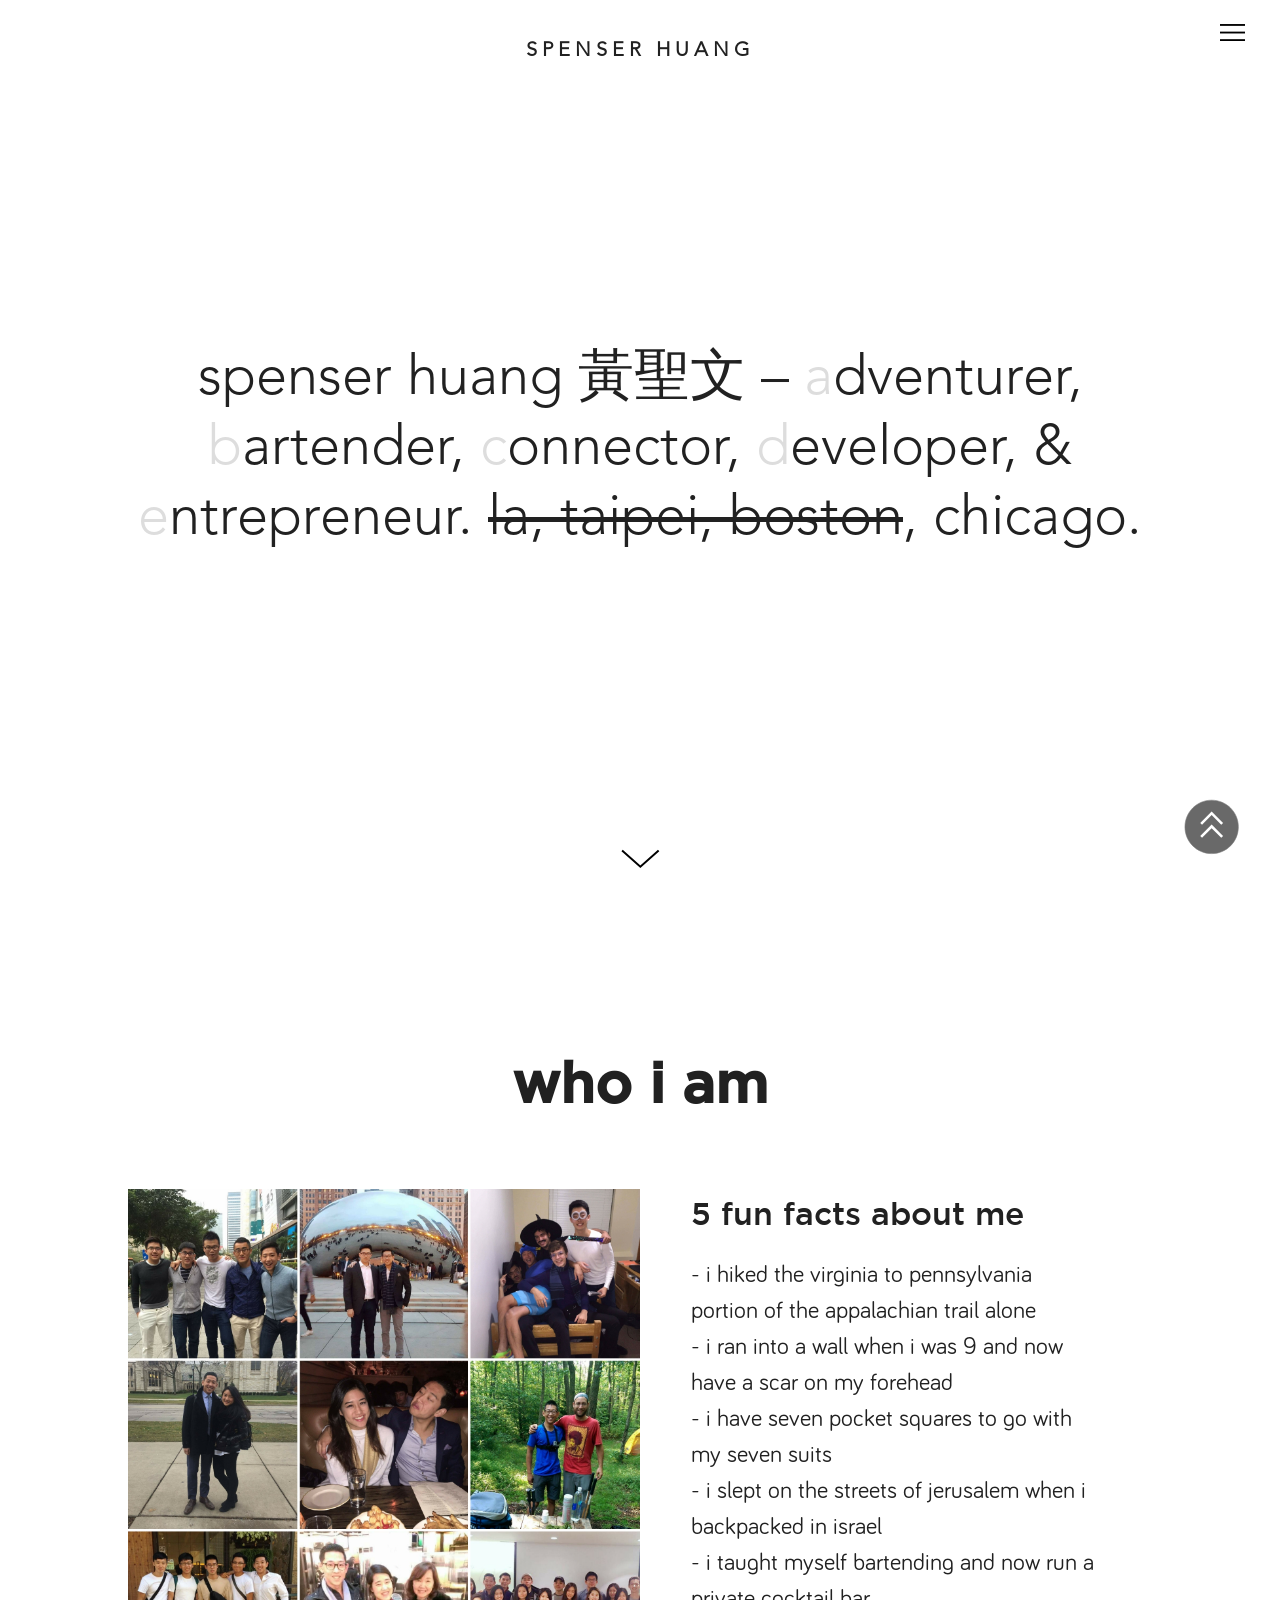
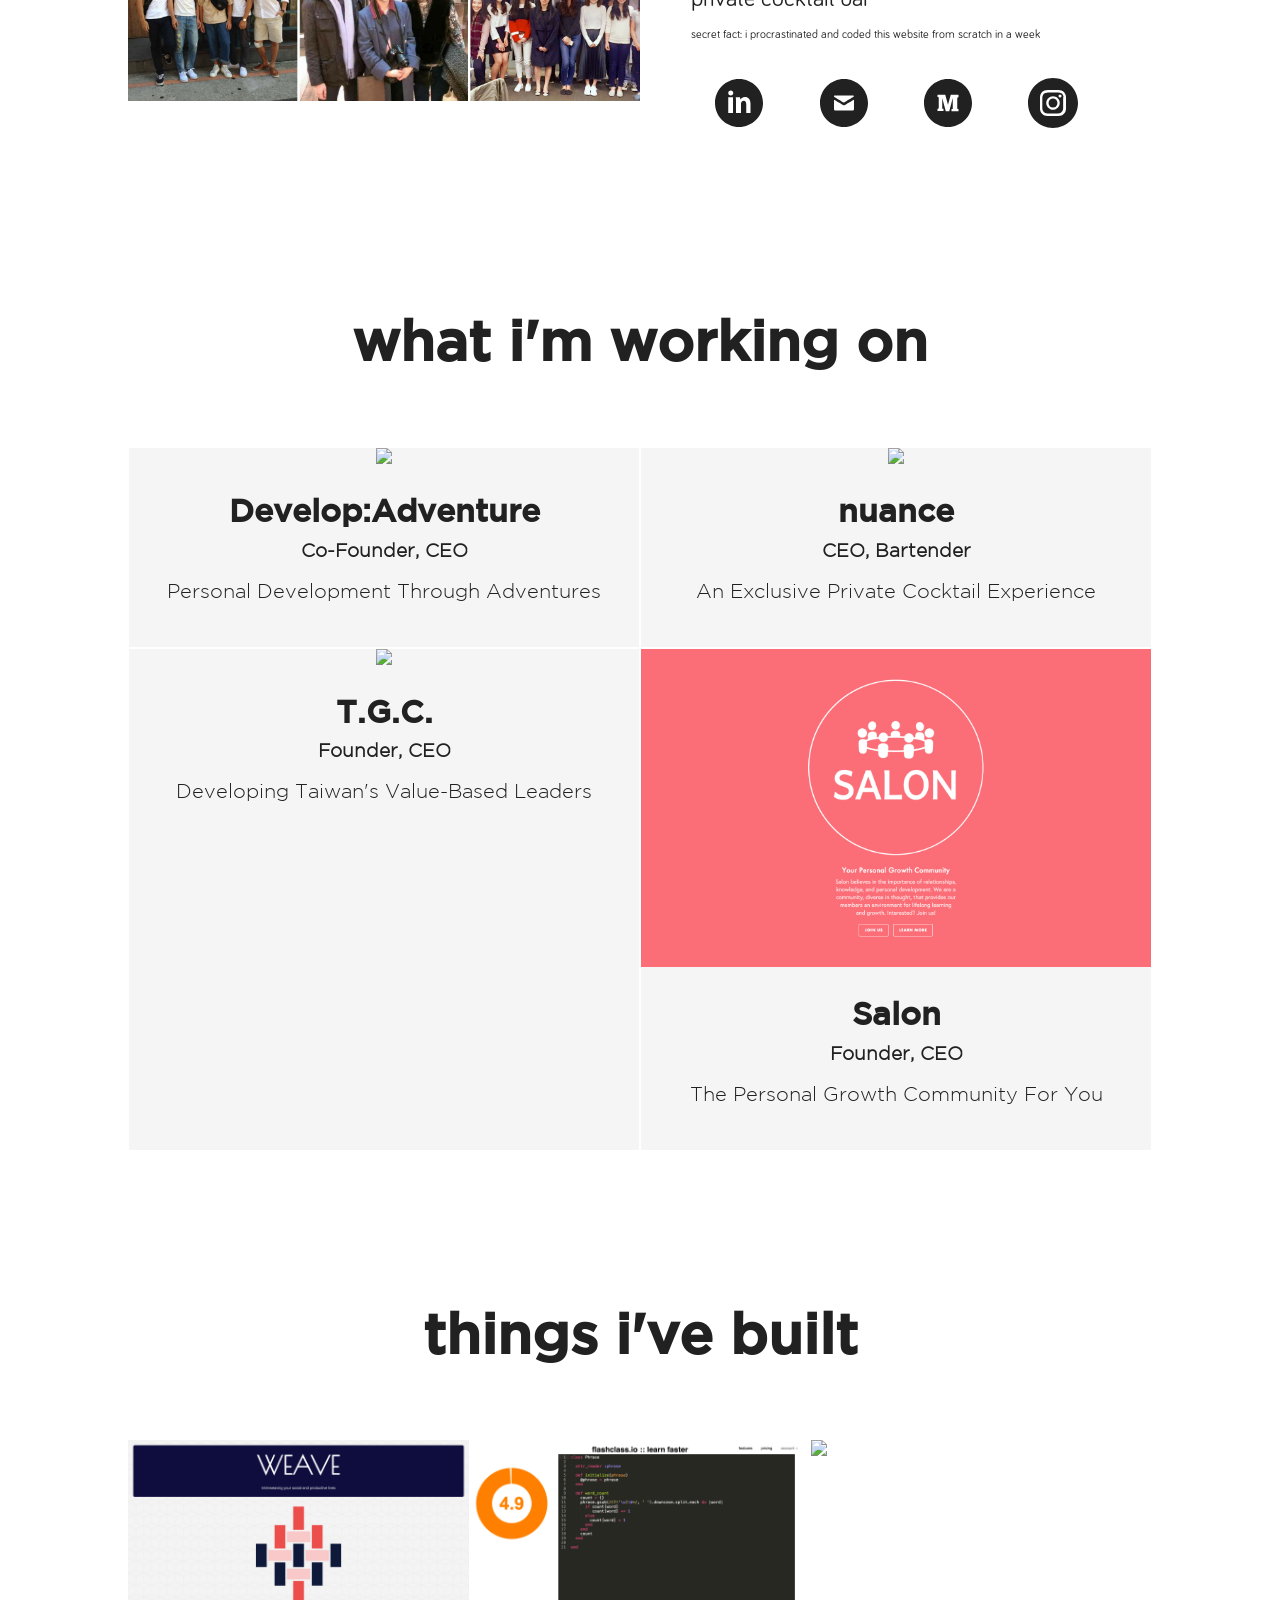
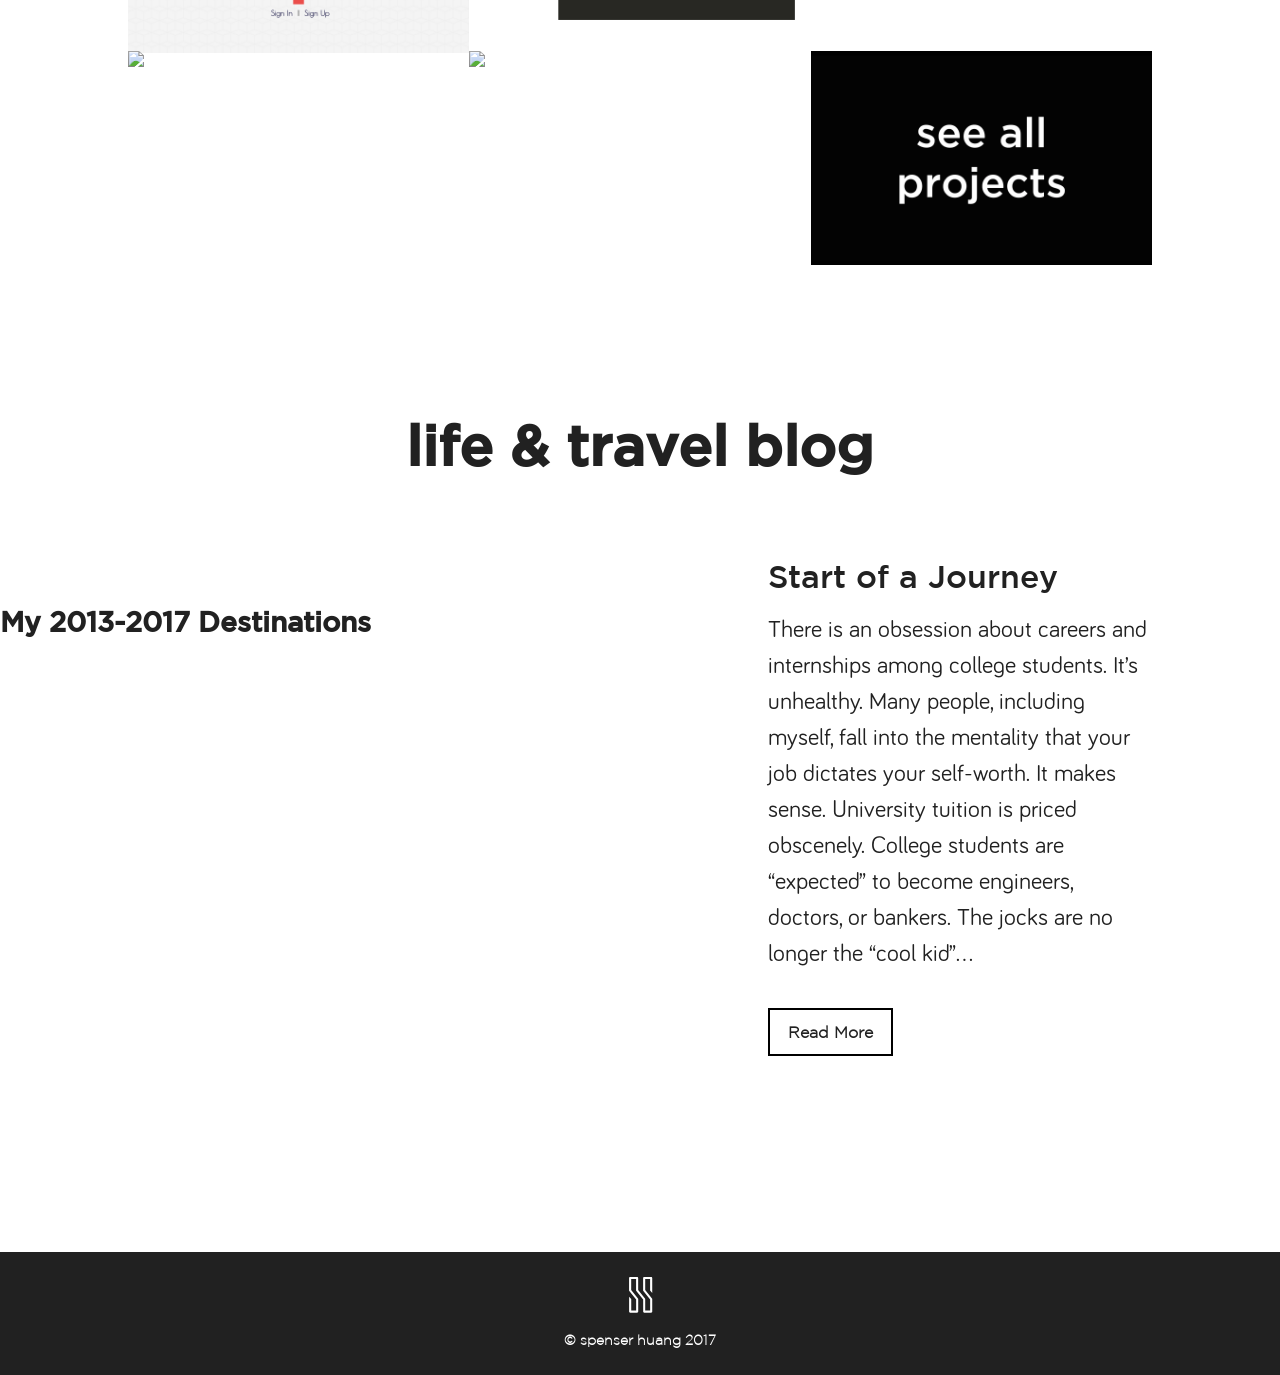
==== index.html @ 2290ba2a "Adding all files" ====
<!DOCTYPE html>
<html>
    <head>
        <meta charset="UTF-8">
        <link rel="stylesheet" type="text/css" href="../css/normalize.css">
        <link rel="stylesheet" type="text/css" href="../css/universals.css">
        <link rel="stylesheet" type="text/css" href="../css/fonts.css">
        <link rel="stylesheet" type="text/css" href="../css/animate.css">
        <link rel="stylesheet" type="text/css" href="../css/main.css">
        <script src="https://ajax.googleapis.com/ajax/libs/jquery/3.1.1/jquery.min.js"></script>
        <script type="text/javascript" src="../js/main.js"></script>
        <title>Spenser Huang</title>
    </head>

    <link rel="icon"
          type="image/png"
          href="../images/sh-logo-black-box.png">

    <body>
        <!--
        **********************************************
            FIXED ITEMS
        **********************************************
         -->
         <div class="fixed-items">
            <h3 id="menu-tag">MENU</h3>
            <img src="../images/menu-open.svg", alt="Menu Icon" id="menu-icon">
            <img src="../images/menu-exit.svg", alt="Menu Exit Icon" id="menu-exit-icon">
            <div id="menu">
                <img src="../images/sh-logo-black.svg">
                <a href="index.html"><h1>home</h1></a>
                <a href="projects.html"><h1>projects</h1></a>
                <a href="about.html"><h1>about</h1></a>
            </div>
            <img src="../images/scroll-up-icon.svg" id="scroll-up-icon">
        </div>

        <!--
        **********************************************
            HEADER
        **********************************************
         -->
        <header>
            <h3><a href="index.html" class="header-title">
                SPENSER HUANG
            </a></h3>
        </header>


        <!--
        **********************************************
            MAIN PAGES
        **********************************************
         -->

        <div class="main-div">

            <!--
            **********************************************
                PAGE ONE
            **********************************************
             -->

            <div id="pg1">
                <div>
                    <h1>spenser huang 黃聖文 – <span class="letters">a</span>dventurer, <span class="letters">b</span>artender, <span class="letters">c</span>onnector, <span class="letters">d</span>eveloper, & <span class="letters">e</span>ntrepreneur. <span class="dash">la, taipei, boston</span>, chicago.</h1>
                </div>
                <img src="../images/down-arrow.svg" class="animated bounce" id="down-arrow">
            </div>

            <!--
            **********************************************
                PAGE TWO
            **********************************************
             -->

            <div class="page-intros" id="about-intro">
                <h2>who i am</h2>
            </div>

            <div class="page-grids" id="pg2">
                <div class="pg2-row">
                    <img src="../images/collage.jpg">
                    <hr id="breaker">
                </div>
                <div class="pg2-row">
                    <h3>5 fun facts about me</h3>
                    <ul>
                        <li>- i hiked the virginia to pennsylvania portion of the appalachian trail alone</li>
                        <li>- i ran into a wall when i was 9 and now have a scar on my forehead</li>
                        <li>- i have seven pocket squares to go with my seven suits</li>
                        <li>- i slept on the streets of jerusalem when i backpacked in israel</li>
                        <li>- i taught myself bartending and now run a private cocktail bar</li>
                        <li id="secret-fact">secret fact: i procrastinated and coded this website from scratch in a week</li>
                    </ul>
                    <div class="social-icons">
                        <a href="https://www.linkedin.com/in/huangspenser/"><img src="../images/linkedin-with-circle.svg" class="social-media" id="linkedin"></a>
                        <a href="mailto:spenserhuang515@gmail.com"><img src="../images/mail-with-circle.svg" class="social-media" id="mail"></a>
                        <a href="https://www.medium.com/@huangspenser/"><img src="../images/medium-with-circle.svg" class="social-media" id="medium"></a>
                        <a href="https://www.instagram.com/spenserhuang/"><img src="../images/instagram-with-circle.svg" class="social-media" id="instagram"></a>
                    </div>
                </div>
            </div>

            <!--
            **********************************************
                PAGE THREE
            **********************************************
             -->

            <div class="page-intros grey-pages">
                <h2>what i'm working on</h2>
            </div>

            <div class="page-grids grey-pages" id="pg3">
                <div class="pg3-row" id="pg3-row-2">
                    <a href="https://spenserhuang-adventure.squarespace.com/">
                        <div class="pg3-img">
                            <img src="../images/d-a-screenshot.png">
                            <hr class="breaker">
                        </div>
                    </a>
                    <div class="pg3-text">
                        <h2>Develop:Adventure</h2>
                        <h3>Co-Founder, CEO</h3>
                        <p>Personal Development Through Adventures</p>
                    </div>
                </div>
                <div class="pg3-row" id="pg3-row-4">
                    <a href="https://nuance-bar.squarespace.com/">
                        <div class="pg3-img">
                            <img src="../images/nuance-screenshot.png">
                            <hr class="breaker">
                        </div>
                    </a>
                    <div class="pg3-text">
                        <h2>nuance</h2>
                        <h3>CEO, Bartender</h3>
                        <p>An Exclusive Private Cocktail Experience</p>
                    </div>
                </div>
                <div class="pg3-row" id="pg3-row-3">
                    <a href="https://spenserhuang-taiwan.squarespace.com/">
                        <div class="pg3-img">
                            <img src="../images/tcg-screenshot.png">
                            <hr class="breaker">
                        </div>
                    </a>
                    <div class="pg3-text">
                        <h2>T.G.C.</h2>
                        <h3>Founder, CEO</h3>
                        <p>Developing Taiwan's Value-Based Leaders</p>
                    </div>
                </div>
                <div class="pg3-row" id="pg3-row-1">
                    <a href="https://spenserhuang-salon.squarespace.com/">
                        <div class="pg3-img">
                            <img src="../images/salon-screenshot.png">
                            <hr class="breaker">
                        </div>
                    </a>
                    <div class="pg3-text">
                        <h2>Salon</h2>
                        <h3>Founder, CEO</h3>
                        <p>The Personal Growth Community For You</p>
                    </div>
                </div>
            </div>

            <!--
            **********************************************
                PAGE FOUR
            **********************************************
             -->

            <div class="page-intros" id="pg4-intro">
                <h2>things i've built</h2>
            </div>

            <div class="page-grids" id="projects page-4">
                <div id="my-ventures">
                    <div class="ventures">
                        <a href="weave.html">
                            <figure class="ventures-figure">
                                <img src="../images/weave-screenshot.png" class="ventures-img">
                                <figcaption class="ventures-content">
                                    <h2>Weave</h2>
                                    <h3>Founder, Developer</h3>
                                    <p>Weaving Your Social & Productive Lives</p>
                                </figcaption>
                            </figure>
                            <hr>
                        </a>
                    </div>
                    <div class="ventures">
                        <a href="zeroto11.html">
                            <figure class="ventures-figure">
                                <img src="../images/zeroto11-screenshot.png" class="ventures-img">
                                <figcaption class="ventures-content">
                                    <h2>ZeroTo11</h2>
                                    <h3>Co-Founder, Developer</h3>
                                    <p>Learn Coding Through Massive Exposure</p>
                                </figcaption>
                            </figure>
                        </a>
                        <hr>
                    </div>
                    <div class="ventures">
                        <a href="venu.html">
                            <figure class="ventures-figure">
                                <img src="../images/venu-screenshot.png" class="ventures-img">
                                <figcaption class="ventures-content">
                                    <h2>VENU</h2>
                                    <h3>Developer, Designer</h3>
                                    <p>Northwestern's Social Event Venue Planner</p>
                                </figcaption>
                            </figure>
                        </a>
                        <hr>
                    </div>
                    <div class="ventures">
                        <a href="akpsi.html">
                            <figure class="ventures-figure">
                                <img src="../images/akpsi-screenshot.png" class="ventures-img">
                                <figcaption class="ventures-content">
                                    <h2>NU AKPsi</h2>
                                    <h3>Webmaster</h3>
                                    <p>Northwestern's Premier Business Fraternity</p>
                                </figcaption>
                            </figure>
                        </a>
                        <hr>
                    </div>
                    <div class="ventures">
                        <a href="storeu.html">
                            <figure class="ventures-figure">
                                <img src="../images/store-u-screenshot.png" class="ventures-img">
                                <figcaption class="ventures-content">
                                    <h2>StoreU</h2>
                                    <h3>Co-Founder, Developer</h3>
                                    <p>Peer To Peer Summer Storage - Just For U</p>
                                </figcaption>
                            </figure>
                        </a>
                        <hr>
                    </div>
                    <div class="ventures">
                        <a href="projects.html">
                        <figure class="ventures-figure" >
                            <img src="../images/all-projects-screenshot.png" class="ventures-img">
                        </figure>
                        </a>
                        <hr>
                    </div>
                </div>
            </div>

            <!--
            **********************************************
                PAGE FIVE
            **********************************************
             -->

            <div class="page-intros" id="about-intro">
                <h2>life & travel blog</h2>
            </div>

           <div id="mapTitle">
                <h3 id="map-name">My 2013-2017 Destinations</h3>
            </div>
            <div class="page-grids" id="pg5">
                <div class="pg5-row">
                    <div id="map">
                    </div>
                </div>
                <div class="pg5-row" id="pg5-post">
                    <h3>Start of a Journey</h3>
                    <p>There is an obsession about careers and internships among college students. It’s unhealthy. Many people, including myself, fall into the mentality that your job dictates your self-worth. It makes sense. University tuition is priced obscenely. College students are “expected” to become engineers, doctors, or bankers. The jocks are no longer the “cool kid”...</p>
                    <form action="https://medium.com/@huangspenser/start-of-a-journey-f1024ad6c9a2#.xau6xpfaa">
                        <input type="submit" value="Read More" />
                    </form>
                </div>
            </div>
        </div>

        <!--
        **********************************************
            FOOTER
        **********************************************
         -->

         <footer>
            <div>
                <img src="../images/sh-logo-white.svg">
            </div>
            <div>
                <h3>© spenser huang 2017</h3>
            </div>
         </footer>
    </body>
</html>

 <script async defer
    src="https://maps.googleapis.com/maps/api/js?key=AIzaSyB69tpTEGU1yQyaiRaBSgwXCyucxzGW5Vk&callback=initMap">
</script>
---- css/universals.css ----
/********************************/
/* GLOBALS */
/*********************************/

body {
    color: #212121;
}

h1 {
    color: #212121;
}

h2 {
    color: #212121;
}

h3 {
    color: #212121;
}

p {
    color: #212121;
}

a {
    color: #212121;
}
/********************************/
/* CONSTANTS */
/*********************************/

#menu-icon {
    z-index: 3;
    position: fixed;
    top: 20px;
    right: 35px;
    height: 25px;
    width: 25px;
}

#scroll-up-icon {
    position: fixed;
    bottom: 35px;
    right: 35px;
    width: 75px;
    height: 75px;
}

.fixed-items > h3 {
    z-index: 3;
    position: fixed;
    top: 25px;
    right: 75px;
    margin: 0;
    font-size: 14px;
    font-family: AvenirBook;
    letter-spacing: 1px;
}

#menu {
    text-align: center;
    z-index: 3;
    position: fixed;
    right: 0;
    height: 100vh;
    width: 100%;
    background-color: white;
    top: 0;
}

#menu > img {
    height: 150px;
}


#menu > a {
    font-family: GothamLight;
    font-size: 2em;
    font-weight: 800;
    line-height: 1.5em;
    text-decoration: none;
    margin: 1px;
}


#menu > h1 {
    font-family: AvenirBook;
    font-size: 4em;
    font-weight: 400;
    line-height: 1.5em;
}

#menu-exit-icon {
    z-index: 4;
    position: fixed;
    top: 22px;
    right: 37px;
    height: 20px;
    width: 20px;
}

.page-grids {
    display: flex;
    align-items: stretch;
    margin: 0 10%;
}

/********************************/
/* HEADER */
/*********************************/

header {
    width:100%;
    text-align:center;
}

header > h3 {
    margin-top: 40px;
    font-family: AvenirLight;
    font-size: 1.25em;
    letter-spacing: 5px;
}

h3 > a {
    text-decoration: none;
}


/********************************
/* FOOTER */
/*********************************/

footer {
    text-align: center;
    background-color: #212121;
    color: #FFF;
    padding: 1em 0 1em 0;
    font-family: GothamXLight;
    font-size: 0.75em;
    font-weight: 100;
    margin-top: 75px;
}

footer > div > h3 {
    margin: 5px 0 15px 0;
    color: #fff;
}

footer > div > img {
    height: 60px;
    margin: 0 15px;
}
---- css/fonts.css ----
@font-face {
    font-family: 'GothamBlack';
    src: url('../fonts/gotham/Gotham-Black.ttf');
}

@font-face {
    font-family: 'GothamBlackItalic';
    src: url('../fonts/gotham/Gotham-BlackItalic.ttf');
}

@font-face {
    font-family: 'GothamBold';
    src: url('../fonts/gotham/Gotham-Bold.ttf');
}

@font-face {
    font-family: 'GothamBoldItalic';
    src: url('../fonts/gotham/Gotham-BoldItalic.ttf');
}

@font-face {
    font-family: 'GothamBookItalic';
    src: url('../fonts/gotham/Gotham-BookItalic.otf');
}

@font-face {
    font-family: 'GothamLight';
    src: url('../fonts/gotham/Gotham-Light.ttf');
}

@font-face {
    font-family: 'GothamLightItalic';
    src: url('../fonts/gotham/Gotham-LightItalic.ttf');
}

@font-face {
    font-family: 'GothamMedium';
    src: url('../fonts/gotham/Gotham-Medium.ttf');
}

@font-face {
    font-family: 'GothamMediumItalic';
    src: url('../fonts/gotham/Gotham-MediumItalic.ttf');
}

@font-face {
    font-family: 'GothamThin';
    src: url('../fonts/gotham/Gotham-Thin.ttf');
}

@font-face {
    font-family: 'GothamThinItalic';
    src: url('../fonts/gotham/Gotham-ThinItalic.ttf');
}

@font-face {
    font-family: 'GothamUltra';
    src: url('../fonts/gotham/Gotham-Ultra.ttf');
}

@font-face {
    font-family: 'GothamUltraItalic';
    src: url('../fonts/gotham/Gotham-UltraItalic.ttf');
}

@font-face {
    font-family: 'GothamXLight';
    src: url('../fonts/gotham/Gotham-XLight.ttf');
}

@font-face {
    font-family: 'GothamXLightItalic';
    src: url('../fonts/gotham/Gotham-XLightItalic.ttf');
}

@font-face {
    font-family: 'BariolBoldItalic';
    src: url('../fonts/bariol/Bariol_Bold_Italic.otf');
}

@font-face {
    font-family: 'BariolBold';
    src: url('../fonts/bariol/Bariol_Bold.otf');
}

@font-face {
    font-family: 'BariolLightItalic';
    src: url('../fonts/bariol/Bariol_Light_Italic.otf');
}

@font-face {
    font-family: 'BariolLight';
    src: url('../fonts/bariol/Bariol_Light.otf');
}

@font-face {
    font-family: 'BariolRegularItalic';
    src: url('../fonts/bariol/Bariol_Regular_Italic.otf');
}

@font-face {
    font-family: 'BariolRegular';
    src: url('../fonts/bariol/Bariol_Regular.otf');
}

@font-face {
    font-family: 'BariolThinItalic';
    src: url('../fonts/bariol/Bariol_Thin_Italic.otf');
}

@font-face {
    font-family: 'BariolThin';
    src: url('../fonts/bariol/Bariol_Thin.otf');
}

@font-face {
    font-family: 'AvenirBook';
    src: url('../fonts/avenir/AvenirLTStd-Book.otf');
}

@font-face {
    font-family: 'AvenirLight';
    src: url('../fonts/avenir/AvenirLTStd-Light.otf');
}

@font-face {
    font-family: 'AvenirRoman';
    src: url('../fonts/avenir/AvenirLTStd-Roman.otf');
}
---- css/main.css ----
/*********************************/
/* PAGE INTROS */
/*********************************/

.page-intros {
    text-align: center;
    font-family: GothamMedium;
    margin: 150px 10% 75px 10%;

}

.page-intros > h2 {
    font-size: 3.5em;
    margin: 0;
}

/*********************************/
/* PAGE ONE */
/*********************************/


#pg1 {
    height: 100vh;
    margin-top: -83px;
/*    flex-direction: column;
    background: linear-gradient( rgba(0, 0, 0, 0.6), rgba(0, 0, 0, 0.6) ), url('../images/Optimized-self1.jpg')no-repeat center center fixed;
    -webkit-background-size: cover;
    -moz-background-size: cover;
    -o-background-size: cover;
    background-size: cover;*/
    display:flex;
    align-items: center;
    justify-content: center;

}

#pg1 > div > h1 {
    font-family: AvenirLight;
    font-weight: 100;
    font-size: 3.5em;
    line-height: 1.25em;
    margin: 0 10%;
    text-align: center;
}

.letters {
    color: #ddd;
}

.dash {
    text-decoration: line-through;
}

#down-arrow {
    position: absolute;
    bottom: 30px;
    width: 40px;
}

/*********************************/
/* PAGE TWO */
/*********************************/

#pg2 {
    flex-direction: row;
    justify-content: center;
    flex-wrap: wrap;
}

.pg2-row {
    flex-grow: 1;
    flex-basis: 50%;
}

.pg2-row > img {
    width: 100%;
    margin: 0;
}

.pg2-row > h3 {
    font-family: GothamMedium;
    font-weight: 400;
    font-size: 2em;
    line-height: 1.5em;
    padding: 0 10%;
    margin: 0;
    margin-bottom: 20px;
}

.pg2-row > ul {
    font-family: BariolRegular;
    list-style: none;
    font-size: 1.5em;
    line-height: 1.5em;
    padding: 0 10%;
    margin: 0;
}

#secret-fact {
    font-size: 0.5em;
}

hr {
    width: 275px;
    height: 0px;
    border: none;
    margin-bottom: 50px;
}

.social-icons {
    text-align: center;
}

.social-media {
    width: 50px;
    height: 50px;
    margin: 25px 25px;
}

/*********************************/
/* PAGE THREE */
/*********************************/


#pg3 {
    display: flex;
    flex-direction: row;
    flex-wrap: wrap;
}

.pg3-row {
    flex-basis: 49%;
    flex-grow: 1;
    text-align: center;
    margin-bottom: 20px;
    margin: 1px;
    background-color: #F5F5F5;
}

.pg3-img > img {
    width: 100%;
    opacity: 1;
    transition: opacity .7s ease-out;
    -moz-transition: opacity .7s ease-out;
    -webkit-transition: opacity .7s ease-out;
    -o-transition: opacity .7s ease-out;
}

.pg3-img:hover > img {
    opacity: 0.7;
}

.pg3-text {
    padding: 5% 0;
    width: 100%;
}

.pg3-text > h2 {
    font-family: GothamMedium;
    font-size: 2em;
    bottom: 3em;
    margin: 0;
}

.pg3-text > h3 {
    font-family: GothamLight;
    font-size: 1.2em;
    bottom: 3em;
    margin: 0;
    margin-top: 10px;
}

.pg3-text > p {
    font-family: GothamLight;
    font-size: 1.25em;
    line-height: 1.5em;
    margin: 15px 0;
}

.breaker {
    width: 275px;
    height: 0.1px;
    border: none;
}

/********************************/
/* PAGE FOUR */
/*********************************/

a {
    margin: 0;
    padding: 0;
    border: 0;
}


#my-ventures {
    display: flex;
    flex-direction: row;
    flex-wrap: wrap;
}

.ventures {
    flex-basis: 33.33%;
    flex-grow: 1;
    position: relative;
}

.ventures-img {
    width: 100%;
    display: block;
    height: auto;
}

hr {
    width: 320px;
    margin: 0;
    margin-top: -2px;
}

figure {
    margin: 0;
}

.ventures-figure {
    position: relative;
    padding: 0;
    margin: 0;
}

.ventures-figure > img {
    display: block;
    max-width: 100%;
    height: auto;
}

.ventures-content {
    text-align: center;
    opacity: 0;
    display: block;
    position: absolute;
    width: 100%;
    color: #FFF;
    left: 0;
    bottom: 0;
    padding: 1.2em;
    z-index: 2;
    height: 100%;
    -webkit-box-sizing: border-box;
    box-sizing: border-box;
    background-color: rgba(0,0,0,0.9);
    -webkit-transition: opacity .3s ease-in-out;
    transition: opacity .7s ease-in-out;
}

.ventures-content > h2 {
    margin-top: 15px;
    font-size: 2.5em;
    font-family: GothamMedium;
    color: #fff;
}

.ventures-content > h3 {
    font-family: GothamThin;
    color: #fff;
}

.ventures-content > p {
    font-family: GothamThin;
    color: #fff;
}
.ventures-figure:hover .ventures-content {
    opacity: 1;
}


/********************************
/* PAGE FIVE */
/*********************************/


#pg5 {
    flex-wrap: wrap;
    margin-bottom: 100px;
}

.pg5-row {
    flex-direction: row;
    flex-wrap: wrap;
    height: 550px;
    position: relative;
}

.pg5-row:nth-child(1) {
    flex-grow: 1;
    flex-basis: 50%;
    margin-bottom: 50px;
}

#mapTitle {
    color: #212121;
    position: absolute;
    margin-top: 1em;
    font-size: 24px;
    font-family: GothamMedium;
    font-weight: 400;
    line-height: 1.5em;
}

#map {
    height: 100%;
    padding: 0 155px;
}

.pg5-row:nth-child(2) {
    flex-grow: 1;
    flex-basis: 30%;
    padding: 0 0 0 5%;
}

.pg5-row > h3 {
    color: #212121;
    margin: 0;
    font-family: GothamMedium;
    font-weight: 400;
    font-size: 2em;
    line-height: 1.5em;
}

.pg5-row > hr {
    display: block;
    height: 1px;
    border: 0;
    border-top: 1px solid #000;
    margin: 25px 50% 0 0;
}

.pg5-row > p {
    font-family: BariolRegular;
    color: #212121;
    font-size: 1.5em;
    margin: 0.5em 0 1.5em 0;
    line-height: 1.5em;
}

input {
    text-decoration: none;
    font-family: GothamLight;
    font-weight: 900;
    width: 125px;
    height: 3em;
    border: 2px solid black;
    background: #fff;
    color: #212121;

}
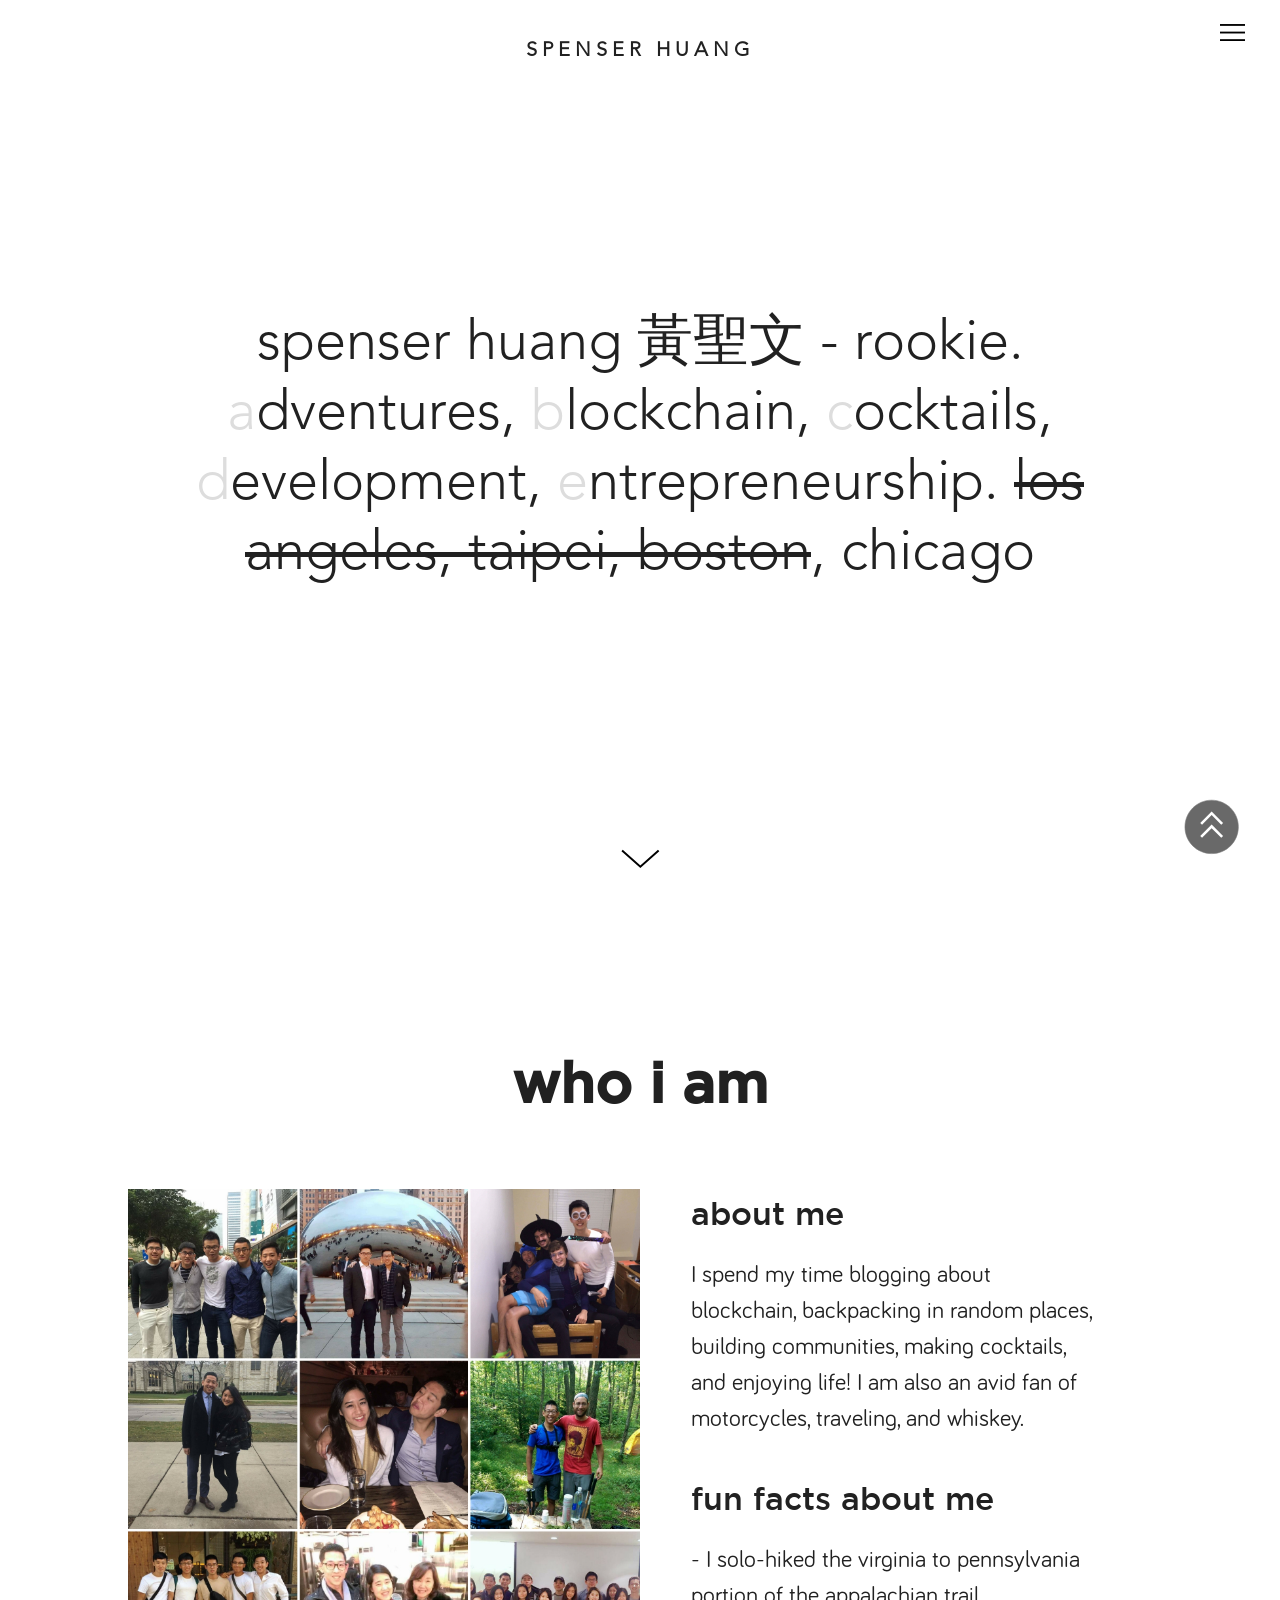
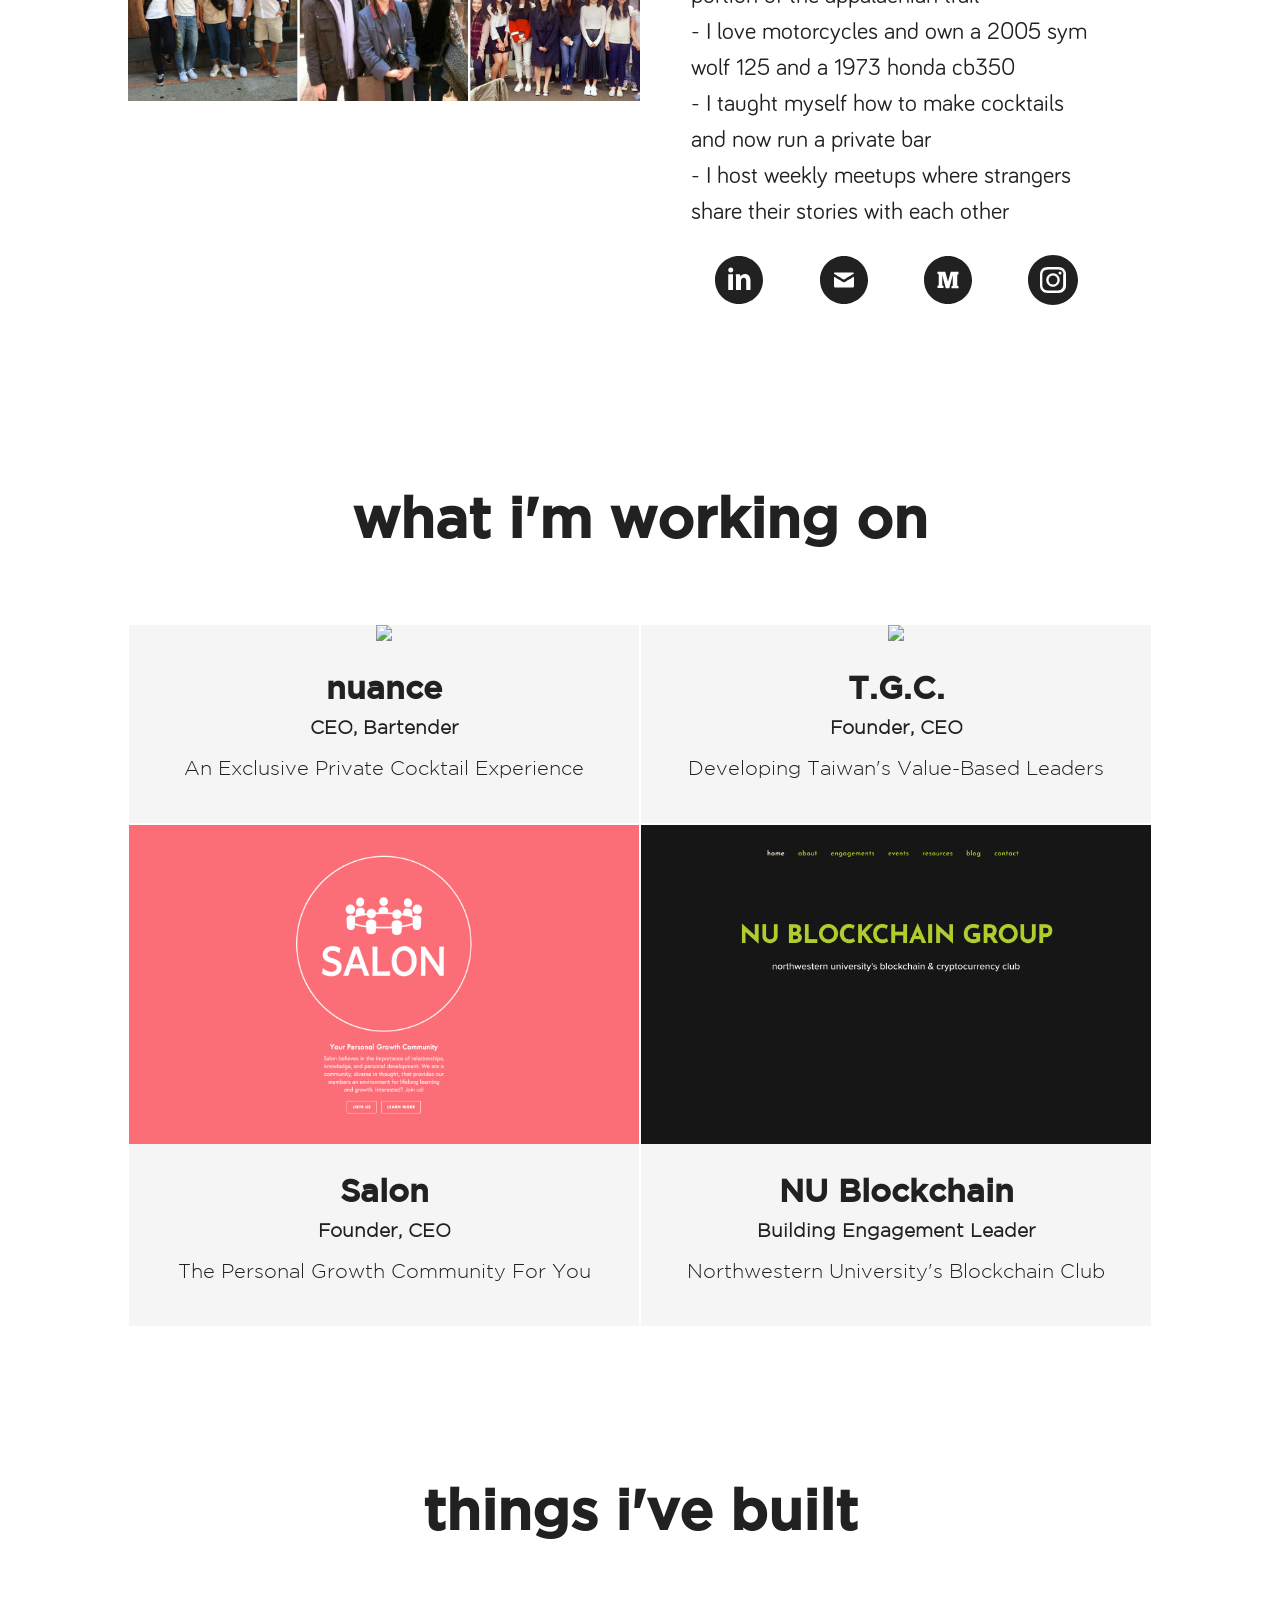
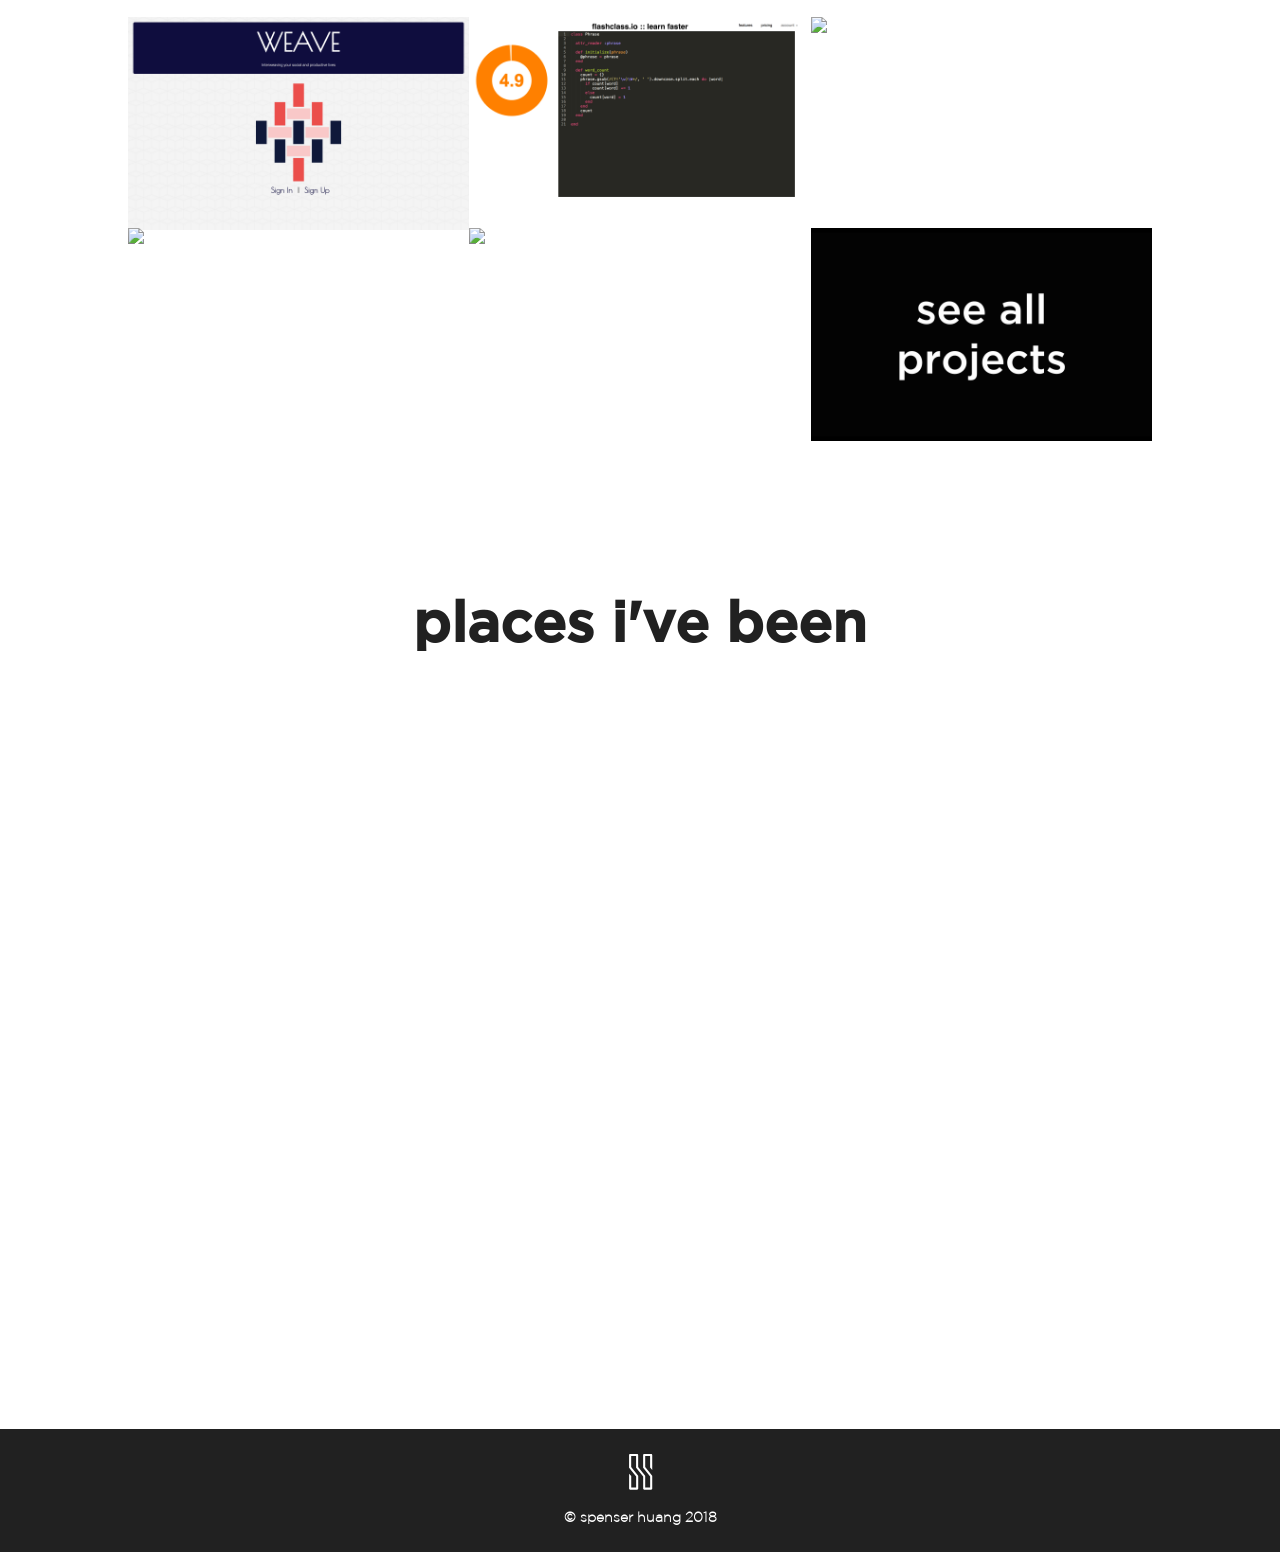
==== commit b5c28007: "Edits" ====
--- a/index.html
+++ b/index.html
@@ -2,19 +2,19 @@
 <html>
     <head>
         <meta charset="UTF-8">
-        <link rel="stylesheet" type="text/css" href="../css/normalize.css">
-        <link rel="stylesheet" type="text/css" href="../css/universals.css">
-        <link rel="stylesheet" type="text/css" href="../css/fonts.css">
-        <link rel="stylesheet" type="text/css" href="../css/animate.css">
-        <link rel="stylesheet" type="text/css" href="../css/main.css">
+        <link rel="stylesheet" type="text/css" href="css/normalize.css">
+        <link rel="stylesheet" type="text/css" href="css/universals.css">
+        <link rel="stylesheet" type="text/css" href="css/fonts.css">
+        <link rel="stylesheet" type="text/css" href="css/animate.css">
+        <link rel="stylesheet" type="text/css" href="css/main.css">
         <script src="https://ajax.googleapis.com/ajax/libs/jquery/3.1.1/jquery.min.js"></script>
-        <script type="text/javascript" src="../js/main.js"></script>
+        <script type="text/javascript" src="js/main.js"></script>
         <title>Spenser Huang</title>
     </head>
 
     <link rel="icon"
           type="image/png"
-          href="../images/sh-logo-black-box.png">
+          href="images/sh-logo-black-box.png">
 
     <body>
         <!--
@@ -24,15 +24,15 @@
          -->
          <div class="fixed-items">
             <h3 id="menu-tag">MENU</h3>
-            <img src="../images/menu-open.svg", alt="Menu Icon" id="menu-icon">
-            <img src="../images/menu-exit.svg", alt="Menu Exit Icon" id="menu-exit-icon">
+            <img src="images/menu-open.svg", alt="Menu Icon" id="menu-icon">
+            <img src="images/menu-exit.svg", alt="Menu Exit Icon" id="menu-exit-icon">
             <div id="menu">
-                <img src="../images/sh-logo-black.svg">
+                <img src="images/sh-logo-black.svg">
                 <a href="index.html"><h1>home</h1></a>
-                <a href="projects.html"><h1>projects</h1></a>
-                <a href="about.html"><h1>about</h1></a>
-            </div>
-            <img src="../images/scroll-up-icon.svg" id="scroll-up-icon">
+                <a href="html/projects.html"><h1>projects</h1></a>
+                <a href="html/about.html"><h1>about</h1></a>
+            </div>
+            <img src="images/scroll-up-icon.svg" id="scroll-up-icon">
         </div>
 
         <!--
@@ -63,9 +63,10 @@
 
             <div id="pg1">
                 <div>
-                    <h1>spenser huang 黃聖文 – <span class="letters">a</span>dventurer, <span class="letters">b</span>artender, <span class="letters">c</span>onnector, <span class="letters">d</span>eveloper, & <span class="letters">e</span>ntrepreneur. <span class="dash">la, taipei, boston</span>, chicago.</h1>
-                </div>
-                <img src="../images/down-arrow.svg" class="animated bounce" id="down-arrow">
+                    <h1>spenser huang 黃聖文 - rookie.</h1>
+                    <h1><span class="letters">a</span>dventures, <span class="letters">b</span>lockchain, <span class="letters">c</span>ocktails, <span class="letters">d</span>evelopment, <span class="letters">e</span>ntrepreneurship. <span class="dash">los angeles, taipei, boston</span>, chicago</h1>
+                </div>
+                <img src="images/down-arrow.svg" class="animated bounce" id="down-arrow">
             </div>
 
             <!--
@@ -80,24 +81,28 @@
 
             <div class="page-grids" id="pg2">
                 <div class="pg2-row">
-                    <img src="../images/collage.jpg">
+                    <img src="images/collage.jpg">
                     <hr id="breaker">
                 </div>
                 <div class="pg2-row">
-                    <h3>5 fun facts about me</h3>
+                    <h3>about me</h3>
                     <ul>
-                        <li>- i hiked the virginia to pennsylvania portion of the appalachian trail alone</li>
-                        <li>- i ran into a wall when i was 9 and now have a scar on my forehead</li>
-                        <li>- i have seven pocket squares to go with my seven suits</li>
-                        <li>- i slept on the streets of jerusalem when i backpacked in israel</li>
-                        <li>- i taught myself bartending and now run a private cocktail bar</li>
-                        <li id="secret-fact">secret fact: i procrastinated and coded this website from scratch in a week</li>
+                        <li>I spend my time blogging about blockchain, backpacking in random places, building communities, making cocktails, and enjoying life! I am also an avid fan of motorcycles, traveling, and whiskey.</li>
+                    </ul>
+                    <br>
+                    <br>
+                    <h3>fun facts about me</h3>
+                    <ul>
+                        <li>- I solo-hiked the virginia to pennsylvania portion of the appalachian trail</li>
+                        <li>- I love motorcycles and own a 2005 sym wolf 125 and a 1973 honda cb350</li>
+                        <li>- I taught myself how to make cocktails and now run a private bar</li>
+                        <li>- I host weekly meetups where strangers share their stories with each other</li>
                     </ul>
                     <div class="social-icons">
-                        <a href="https://www.linkedin.com/in/huangspenser/"><img src="../images/linkedin-with-circle.svg" class="social-media" id="linkedin"></a>
-                        <a href="mailto:spenserhuang515@gmail.com"><img src="../images/mail-with-circle.svg" class="social-media" id="mail"></a>
-                        <a href="https://www.medium.com/@huangspenser/"><img src="../images/medium-with-circle.svg" class="social-media" id="medium"></a>
-                        <a href="https://www.instagram.com/spenserhuang/"><img src="../images/instagram-with-circle.svg" class="social-media" id="instagram"></a>
+                        <a href="https://www.linkedin.com/in/huangspenser/"><img src="images/linkedin-with-circle.svg" class="social-media" id="linkedin"></a>
+                        <a href="mailto:spenserhuang515@gmail.com"><img src="images/mail-with-circle.svg" class="social-media" id="mail"></a>
+                        <a href="https://www.medium.com/@spenserhuang/"><img src="images/medium-with-circle.svg" class="social-media" id="medium"></a>
+                        <a href="https://www.instagram.com/spenserhuang/"><img src="images/instagram-with-circle.svg" class="social-media" id="instagram"></a>
                     </div>
                 </div>
             </div>
@@ -113,23 +118,10 @@
             </div>
 
             <div class="page-grids grey-pages" id="pg3">
-                <div class="pg3-row" id="pg3-row-2">
-                    <a href="https://spenserhuang-adventure.squarespace.com/">
+                <div class="pg3-row" id="pg3-row-4">
+                    <a href="https://nuance-bar.squarespace.com/" target="_blank">
                         <div class="pg3-img">
-                            <img src="../images/d-a-screenshot.png">
-                            <hr class="breaker">
-                        </div>
-                    </a>
-                    <div class="pg3-text">
-                        <h2>Develop:Adventure</h2>
-                        <h3>Co-Founder, CEO</h3>
-                        <p>Personal Development Through Adventures</p>
-                    </div>
-                </div>
-                <div class="pg3-row" id="pg3-row-4">
-                    <a href="https://nuance-bar.squarespace.com/">
-                        <div class="pg3-img">
-                            <img src="../images/nuance-screenshot.png">
+                            <img src="images/nuance-screenshot.png">
                             <hr class="breaker">
                         </div>
                     </a>
@@ -140,9 +132,9 @@
                     </div>
                 </div>
                 <div class="pg3-row" id="pg3-row-3">
-                    <a href="https://spenserhuang-taiwan.squarespace.com/">
+                    <a href="https://spenserhuang-taiwan.squarespace.com/" target="_blank">
                         <div class="pg3-img">
-                            <img src="../images/tcg-screenshot.png">
+                            <img src="images/tcg-screenshot.png">
                             <hr class="breaker">
                         </div>
                     </a>
@@ -153,9 +145,9 @@
                     </div>
                 </div>
                 <div class="pg3-row" id="pg3-row-1">
-                    <a href="https://spenserhuang-salon.squarespace.com/">
+                    <a href="https://docs.google.com/presentation/d/15EoanN1AcCYohVB0O1XLAnnPWEO8q8tiAgCdL4Ce8KQ/edit?usp=sharing" target="_blank">
                         <div class="pg3-img">
-                            <img src="../images/salon-screenshot.png">
+                            <img src="images/salon-screenshot.png">
                             <hr class="breaker">
                         </div>
                     </a>
@@ -165,6 +157,19 @@
                         <p>The Personal Growth Community For You</p>
                     </div>
                 </div>
+                <div class="pg3-row" id="pg3-row-2">
+                    <a href="https://nu-blockchain.squarespace.com/" target="_blank">
+                        <div class="pg3-img">
+                            <img src="images/nu-blockchain.png">
+                            <hr class="breaker">
+                        </div>
+                    </a>
+                    <div class="pg3-text">
+                        <h2>NU Blockchain</h2>
+                        <h3>Building Engagement Leader</h3>
+                        <p>Northwestern University's Blockchain Club</p>
+                    </div>
+                </div>
             </div>
 
             <!--
@@ -180,9 +185,9 @@
             <div class="page-grids" id="projects page-4">
                 <div id="my-ventures">
                     <div class="ventures">
-                        <a href="weave.html">
-                            <figure class="ventures-figure">
-                                <img src="../images/weave-screenshot.png" class="ventures-img">
+                        <a href="html/weave.html">
+                            <figure class="ventures-figure">
+                                <img src="images/weave-screenshot.png" class="ventures-img">
                                 <figcaption class="ventures-content">
                                     <h2>Weave</h2>
                                     <h3>Founder, Developer</h3>
@@ -193,9 +198,9 @@
                         </a>
                     </div>
                     <div class="ventures">
-                        <a href="zeroto11.html">
-                            <figure class="ventures-figure">
-                                <img src="../images/zeroto11-screenshot.png" class="ventures-img">
+                        <a href="html/zeroto11.html">
+                            <figure class="ventures-figure">
+                                <img src="images/zeroto11-screenshot.png" class="ventures-img">
                                 <figcaption class="ventures-content">
                                     <h2>ZeroTo11</h2>
                                     <h3>Co-Founder, Developer</h3>
@@ -206,9 +211,9 @@
                         <hr>
                     </div>
                     <div class="ventures">
-                        <a href="venu.html">
-                            <figure class="ventures-figure">
-                                <img src="../images/venu-screenshot.png" class="ventures-img">
+                        <a href="html/venu.html">
+                            <figure class="ventures-figure">
+                                <img src="images/venu-screenshot.png" class="ventures-img">
                                 <figcaption class="ventures-content">
                                     <h2>VENU</h2>
                                     <h3>Developer, Designer</h3>
@@ -219,9 +224,9 @@
                         <hr>
                     </div>
                     <div class="ventures">
-                        <a href="akpsi.html">
-                            <figure class="ventures-figure">
-                                <img src="../images/akpsi-screenshot.png" class="ventures-img">
+                        <a href="html/akpsi.html">
+                            <figure class="ventures-figure">
+                                <img src="images/akpsi-screenshot.png" class="ventures-img">
                                 <figcaption class="ventures-content">
                                     <h2>NU AKPsi</h2>
                                     <h3>Webmaster</h3>
@@ -232,9 +237,9 @@
                         <hr>
                     </div>
                     <div class="ventures">
-                        <a href="storeu.html">
-                            <figure class="ventures-figure">
-                                <img src="../images/store-u-screenshot.png" class="ventures-img">
+                        <a href="html/storeu.html">
+                            <figure class="ventures-figure">
+                                <img src="images/store-u-screenshot.png" class="ventures-img">
                                 <figcaption class="ventures-content">
                                     <h2>StoreU</h2>
                                     <h3>Co-Founder, Developer</h3>
@@ -245,9 +250,9 @@
                         <hr>
                     </div>
                     <div class="ventures">
-                        <a href="projects.html">
+                        <a href="html/projects.html">
                         <figure class="ventures-figure" >
-                            <img src="../images/all-projects-screenshot.png" class="ventures-img">
+                            <img src="images/all-projects-screenshot.png" class="ventures-img">
                         </figure>
                         </a>
                         <hr>
@@ -262,24 +267,16 @@
              -->
 
             <div class="page-intros" id="about-intro">
-                <h2>life & travel blog</h2>
+                <h2>places i've been</h2>
             </div>
 
            <div id="mapTitle">
-                <h3 id="map-name">My 2013-2017 Destinations</h3>
             </div>
             <div class="page-grids" id="pg5">
                 <div class="pg5-row">
                     <div id="map">
                     </div>
                 </div>
-                <div class="pg5-row" id="pg5-post">
-                    <h3>Start of a Journey</h3>
-                    <p>There is an obsession about careers and internships among college students. It’s unhealthy. Many people, including myself, fall into the mentality that your job dictates your self-worth. It makes sense. University tuition is priced obscenely. College students are “expected” to become engineers, doctors, or bankers. The jocks are no longer the “cool kid”...</p>
-                    <form action="https://medium.com/@huangspenser/start-of-a-journey-f1024ad6c9a2#.xau6xpfaa">
-                        <input type="submit" value="Read More" />
-                    </form>
-                </div>
             </div>
         </div>
 
@@ -291,10 +288,10 @@
 
          <footer>
             <div>
-                <img src="../images/sh-logo-white.svg">
+                <img src="images/sh-logo-white.svg">
             </div>
             <div>
-                <h3>© spenser huang 2017</h3>
+                <h3>© spenser huang 2018</h3>
             </div>
          </footer>
     </body>
--- a/css/main.css
+++ b/css/main.css
@@ -1,4 +1,4 @@
-/*********************************/
+    /*********************************/
 /* PAGE INTROS */
 /*********************************/
 
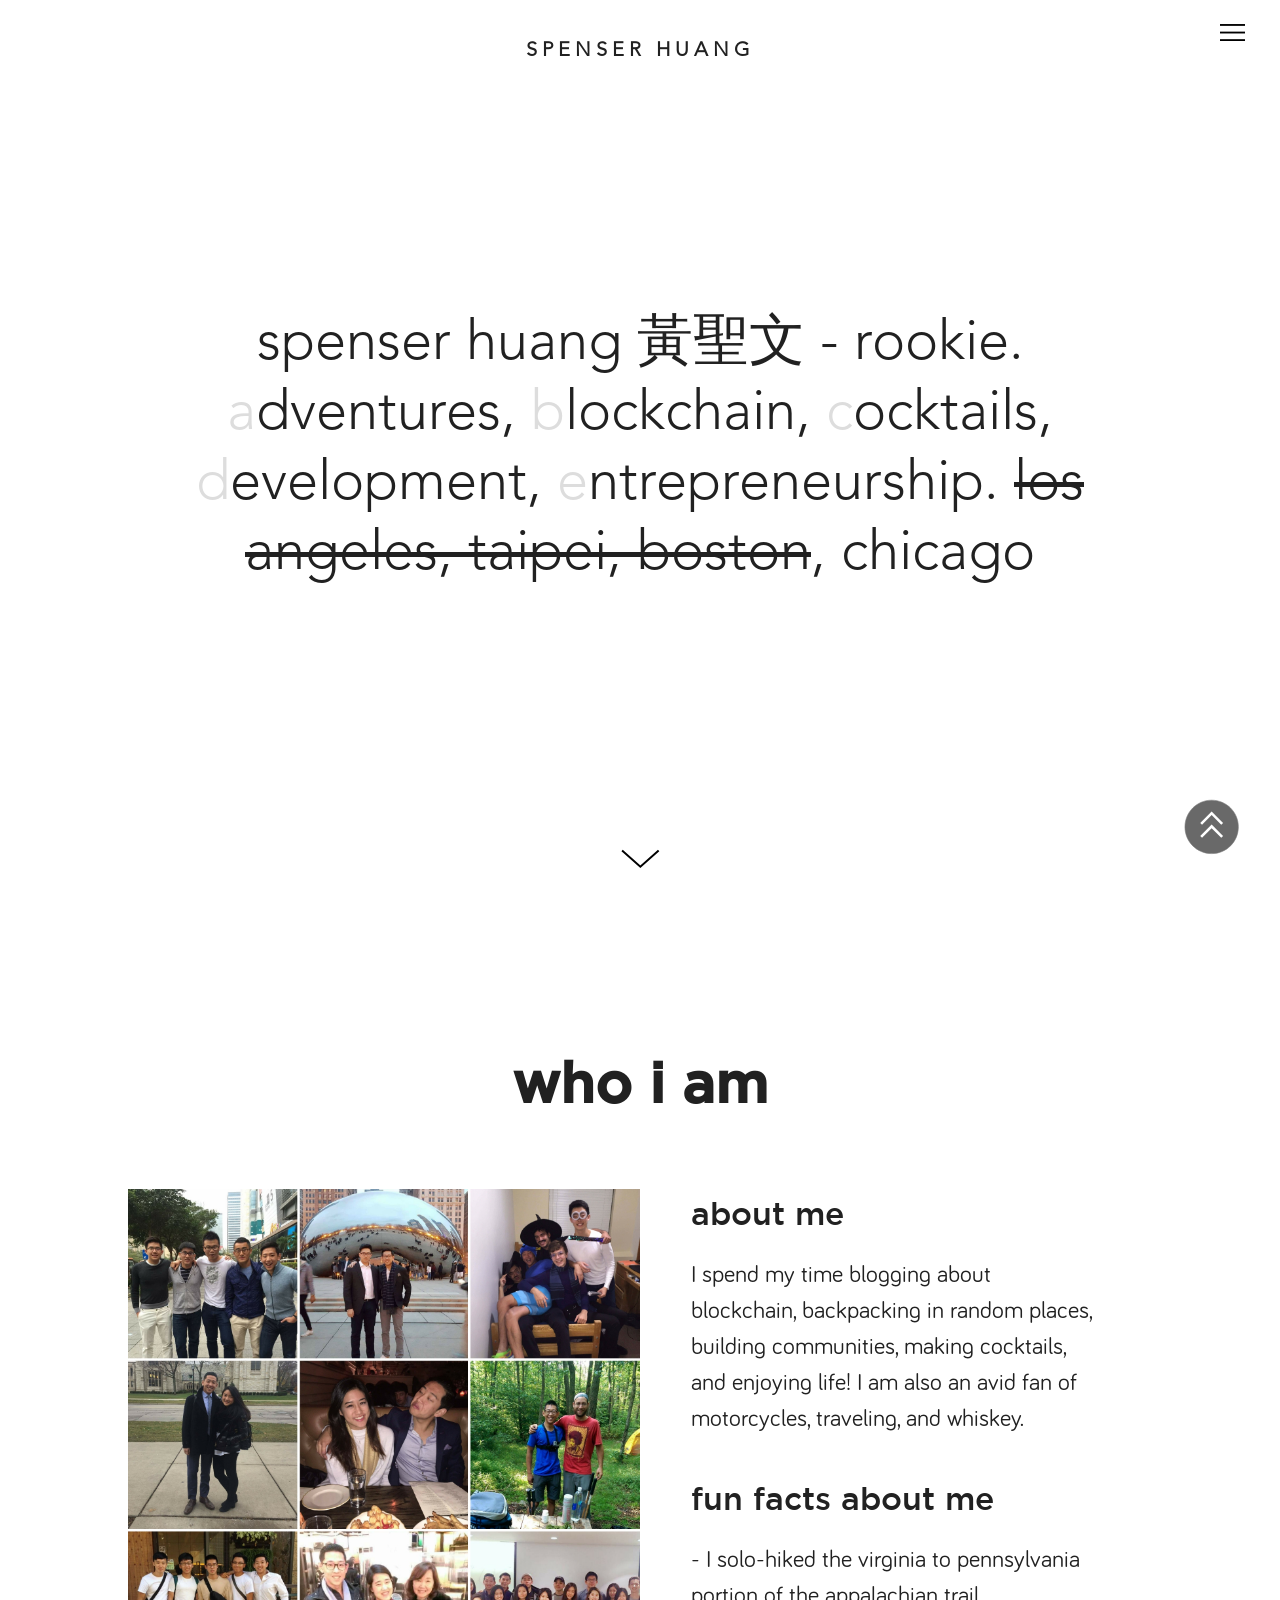
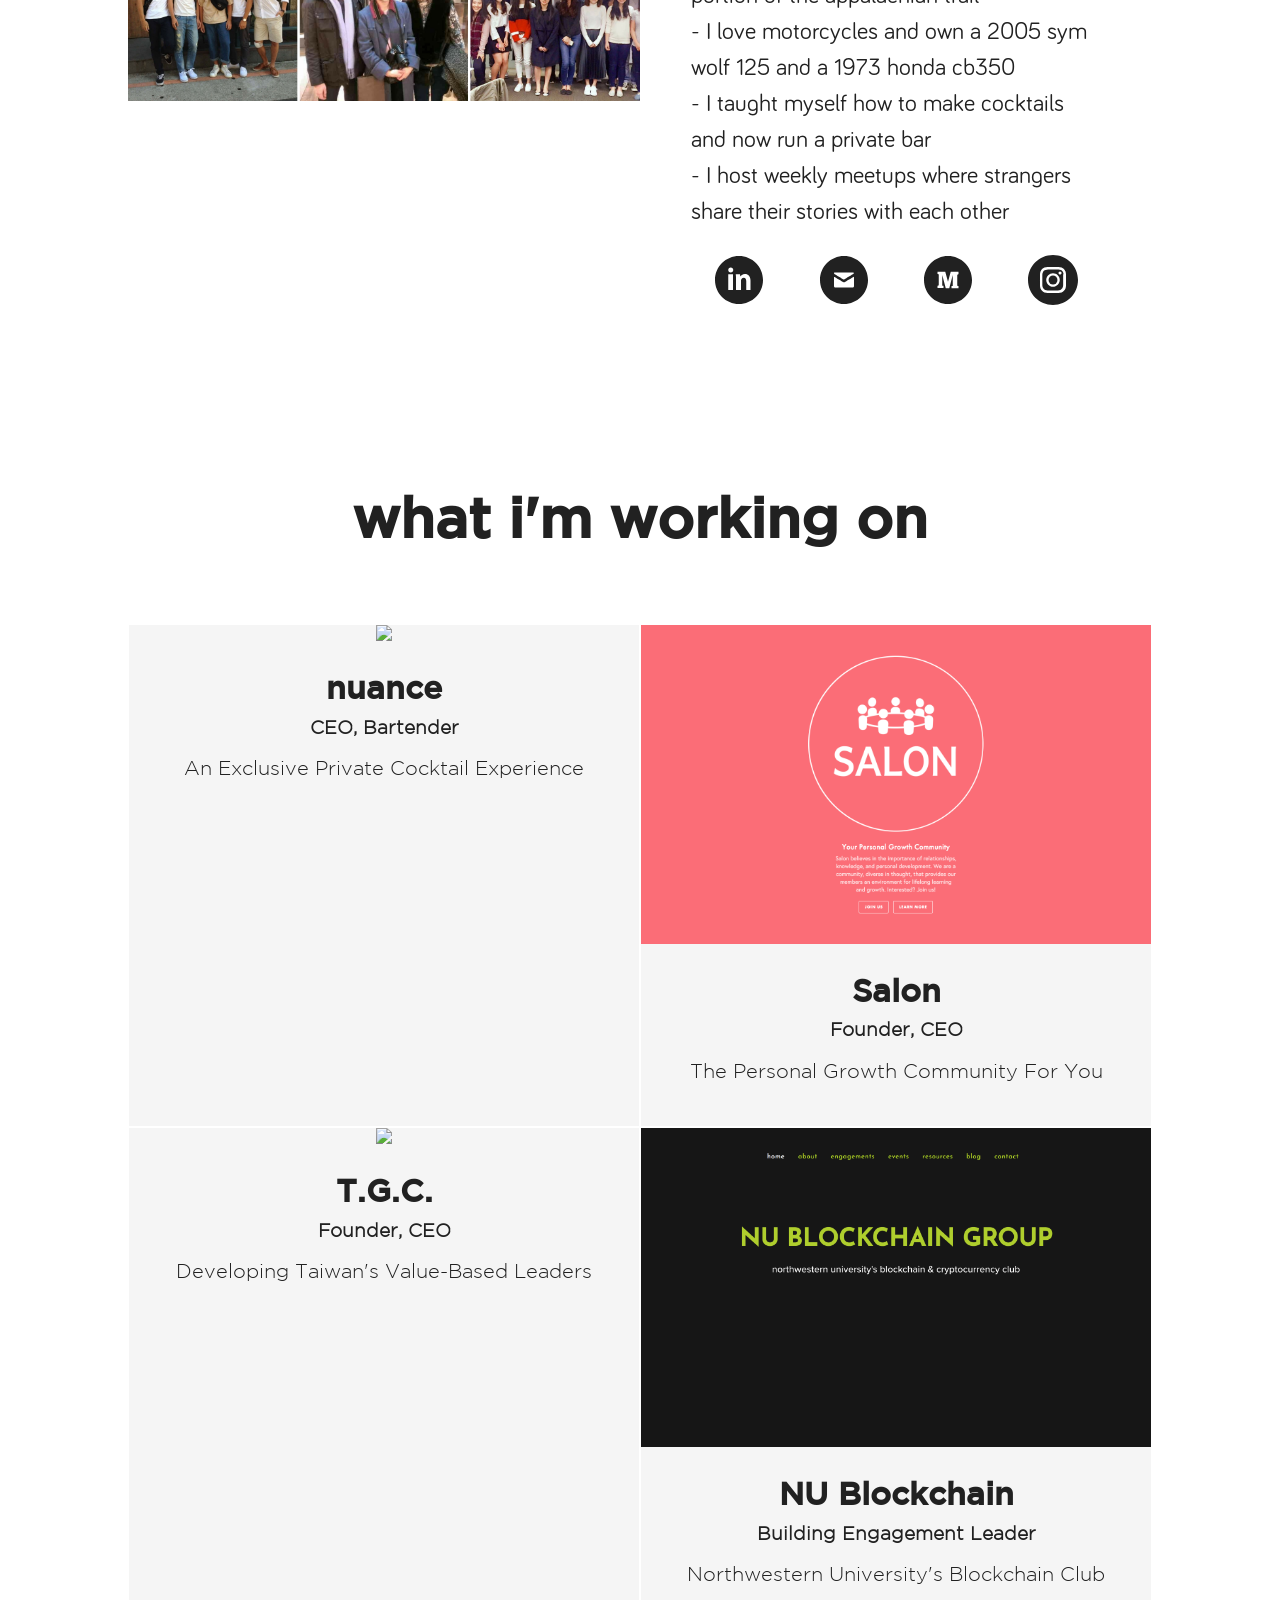
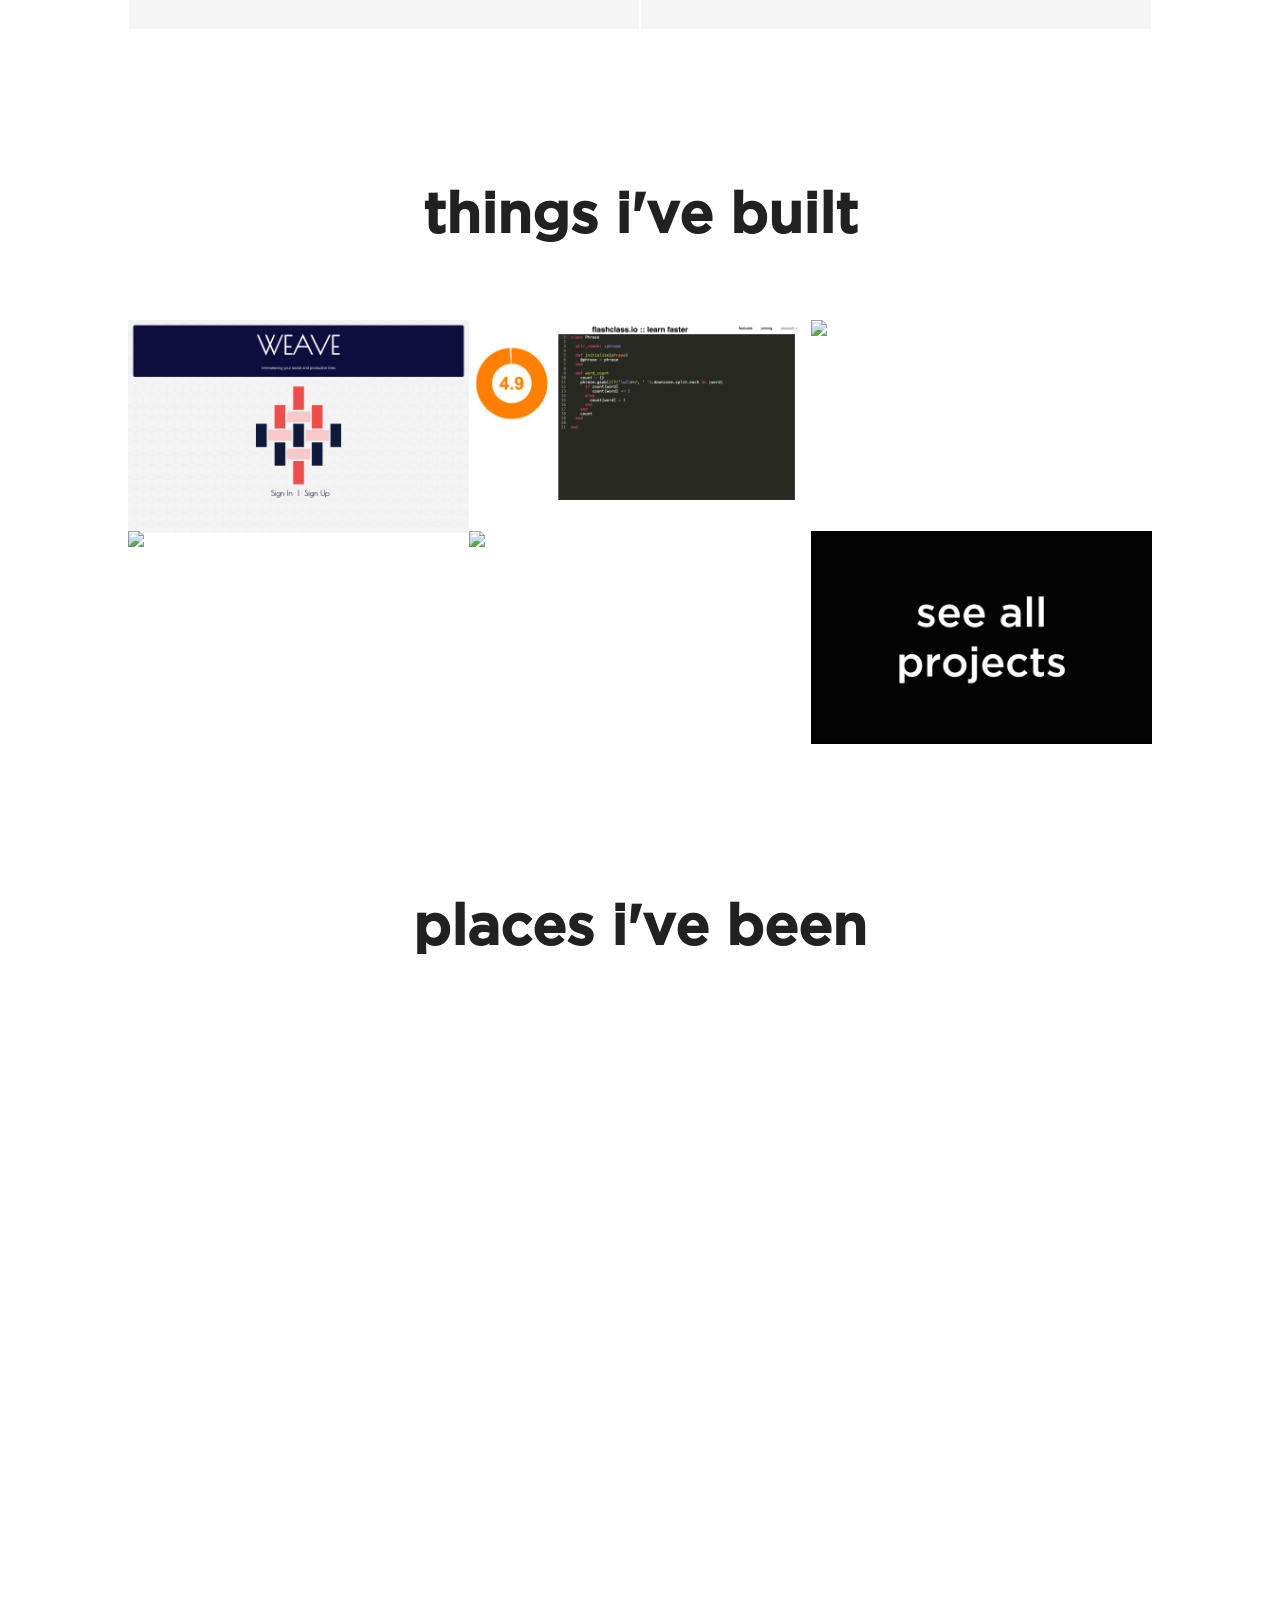
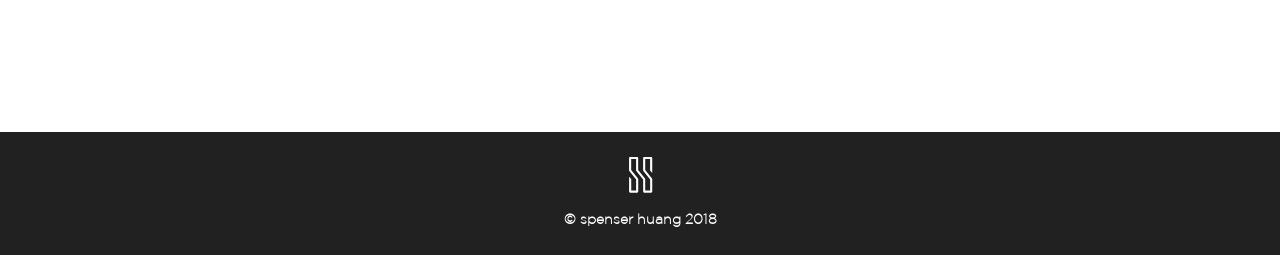
==== commit e67a37e1: "Update Links" ====
--- a/index.html
+++ b/index.html
@@ -131,6 +131,19 @@
                         <p>An Exclusive Private Cocktail Experience</p>
                     </div>
                 </div>
+                <div class="pg3-row" id="pg3-row-1">
+                    <a href="https://docs.google.com/presentation/d/15EoanN1AcCYohVB0O1XLAnnPWEO8q8tiAgCdL4Ce8KQ/edit?usp=sharing" target="_blank">
+                        <div class="pg3-img">
+                            <img src="images/salon-screenshot.png">
+                            <hr class="breaker">
+                        </div>
+                    </a>
+                    <div class="pg3-text">
+                        <h2>Salon</h2>
+                        <h3>Founder, CEO</h3>
+                        <p>The Personal Growth Community For You</p>
+                    </div>
+                </div>
                 <div class="pg3-row" id="pg3-row-3">
                     <a href="https://spenserhuang-taiwan.squarespace.com/" target="_blank">
                         <div class="pg3-img">
@@ -144,19 +157,6 @@
                         <p>Developing Taiwan's Value-Based Leaders</p>
                     </div>
                 </div>
-                <div class="pg3-row" id="pg3-row-1">
-                    <a href="https://docs.google.com/presentation/d/15EoanN1AcCYohVB0O1XLAnnPWEO8q8tiAgCdL4Ce8KQ/edit?usp=sharing" target="_blank">
-                        <div class="pg3-img">
-                            <img src="images/salon-screenshot.png">
-                            <hr class="breaker">
-                        </div>
-                    </a>
-                    <div class="pg3-text">
-                        <h2>Salon</h2>
-                        <h3>Founder, CEO</h3>
-                        <p>The Personal Growth Community For You</p>
-                    </div>
-                </div>
                 <div class="pg3-row" id="pg3-row-2">
                     <a href="https://nu-blockchain.squarespace.com/" target="_blank">
                         <div class="pg3-img">
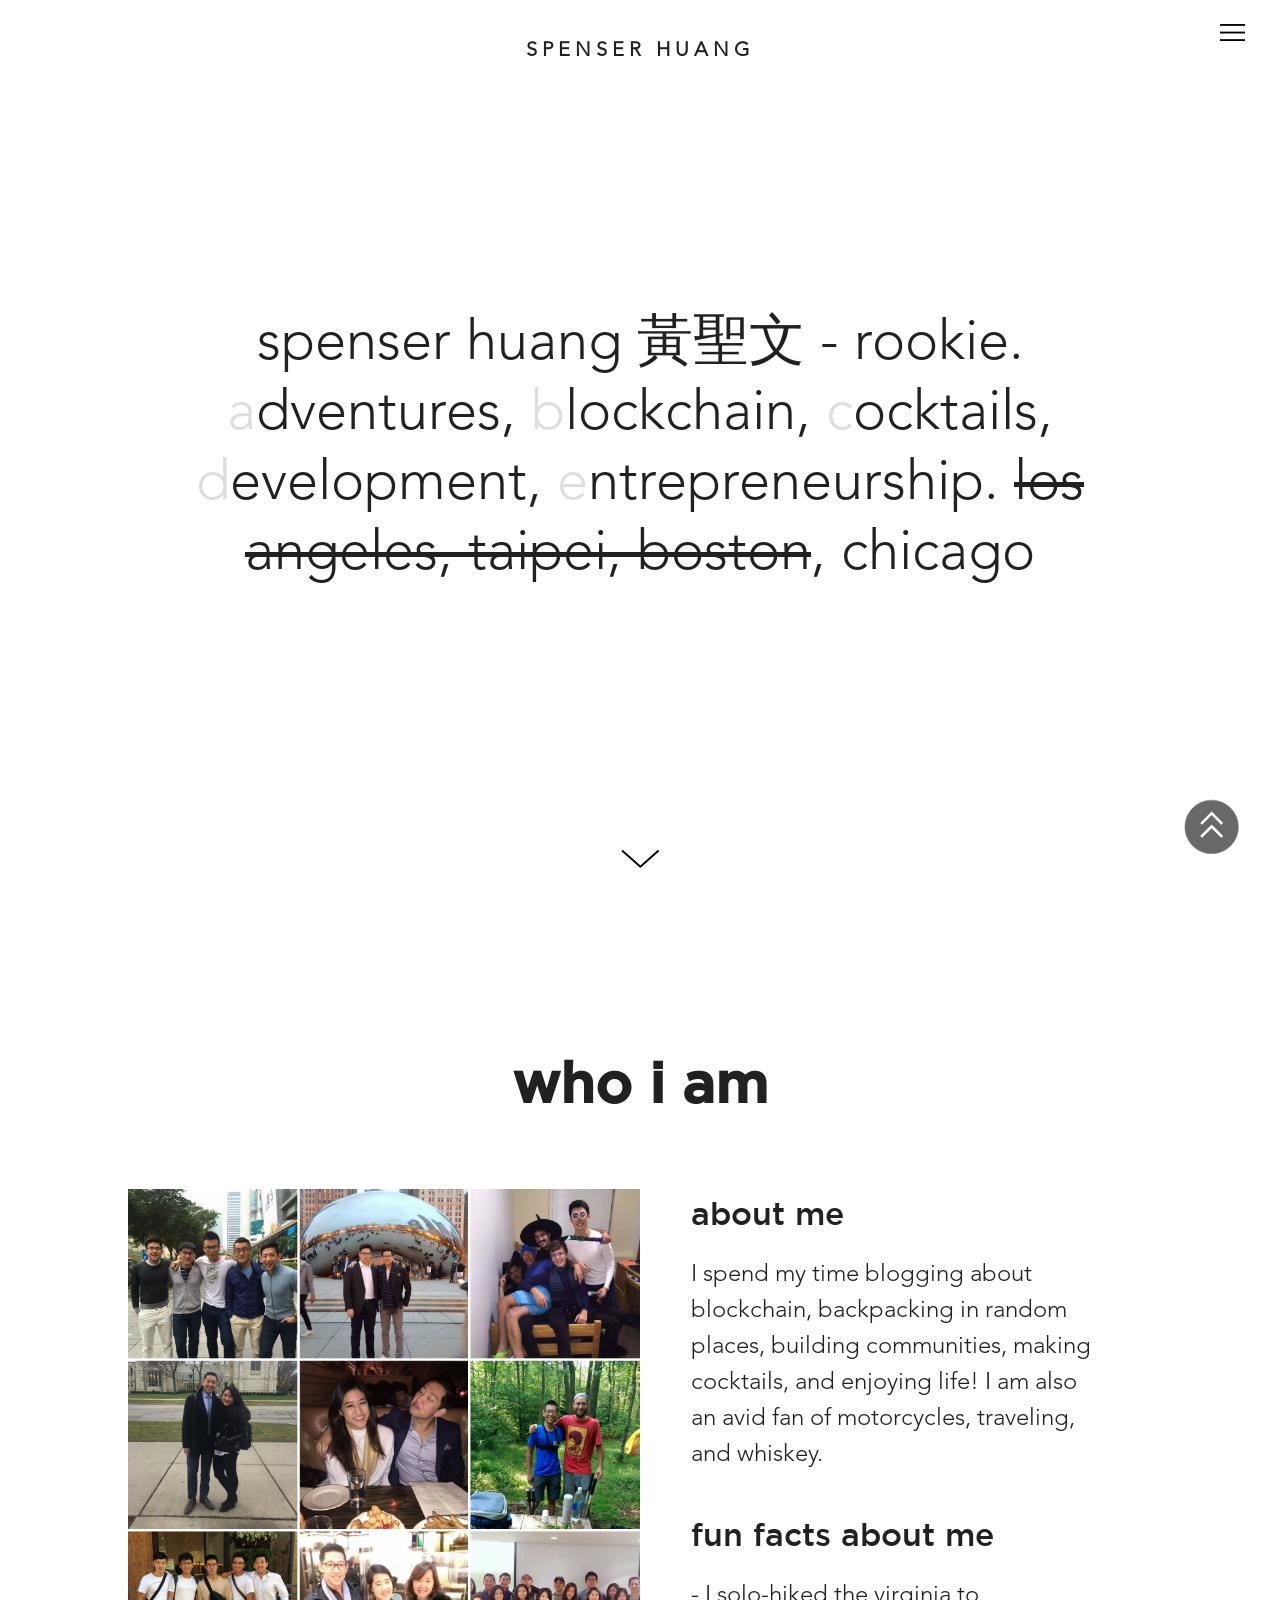
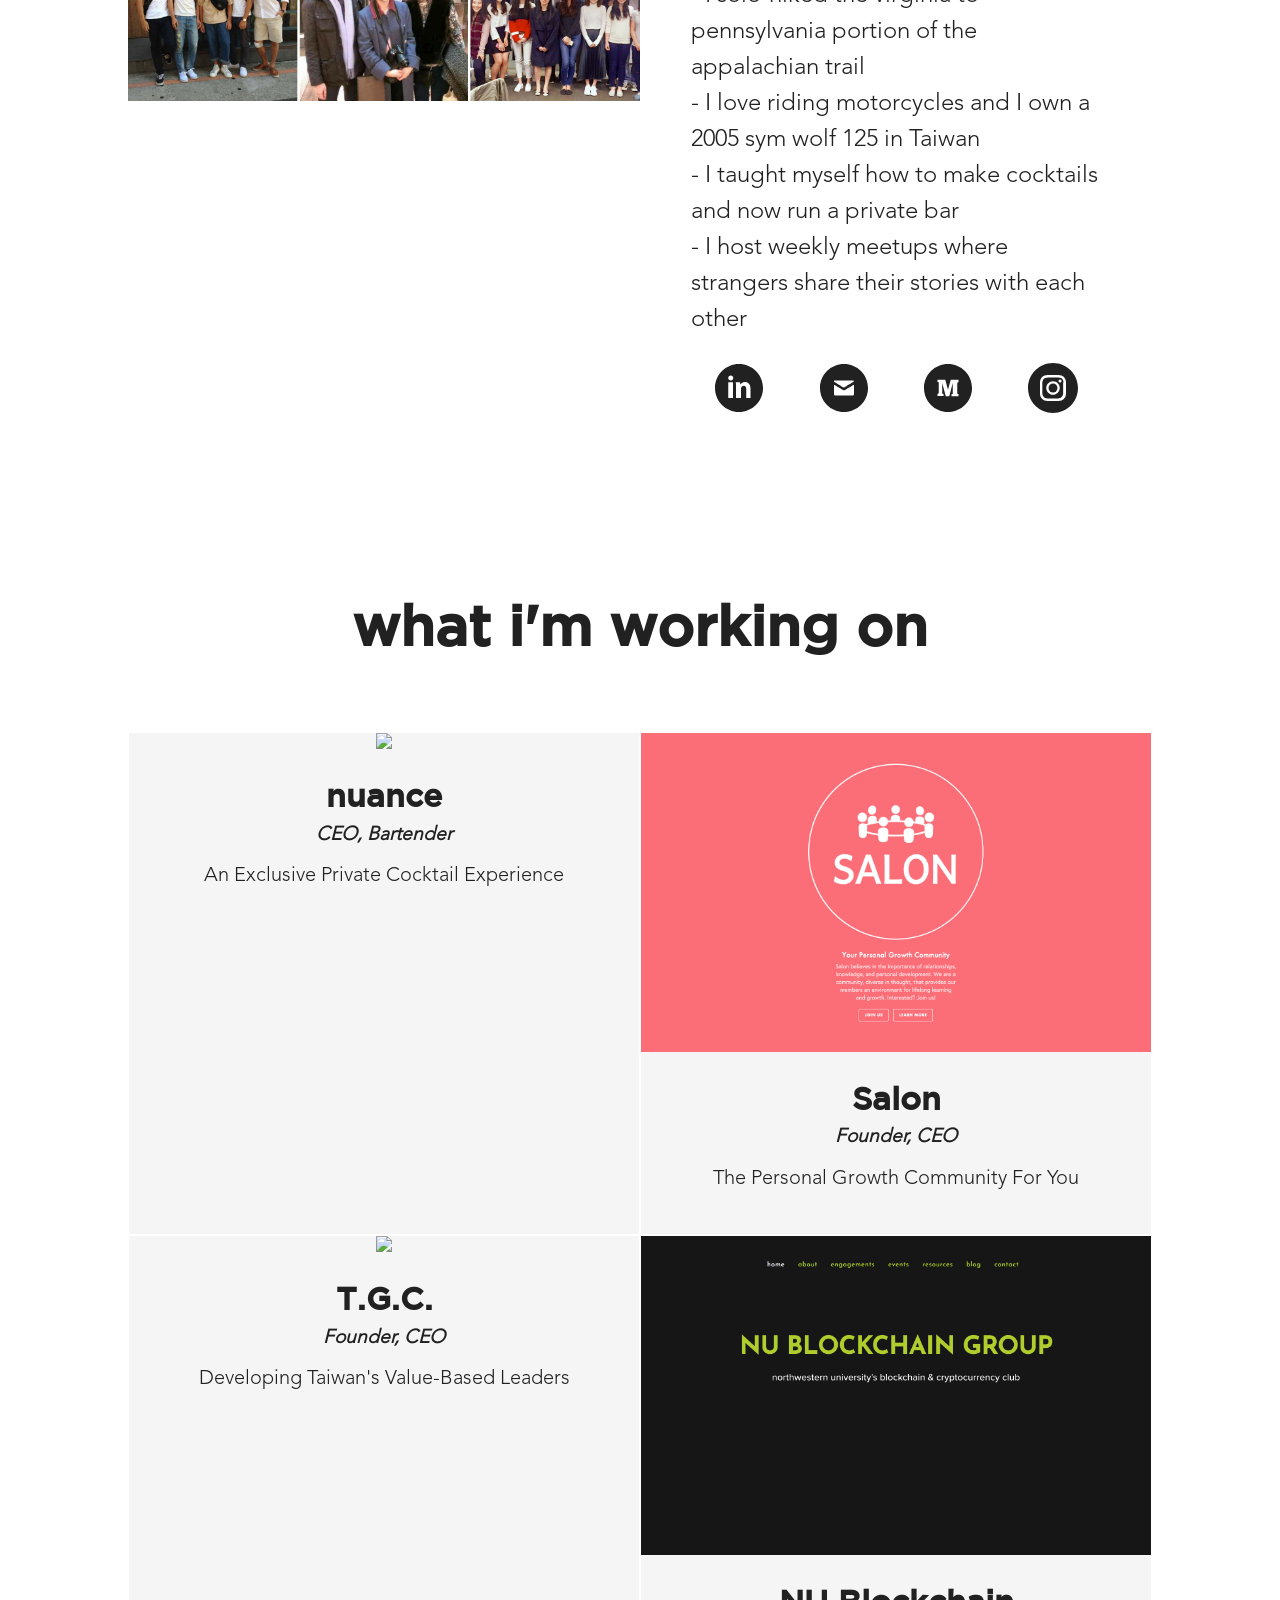
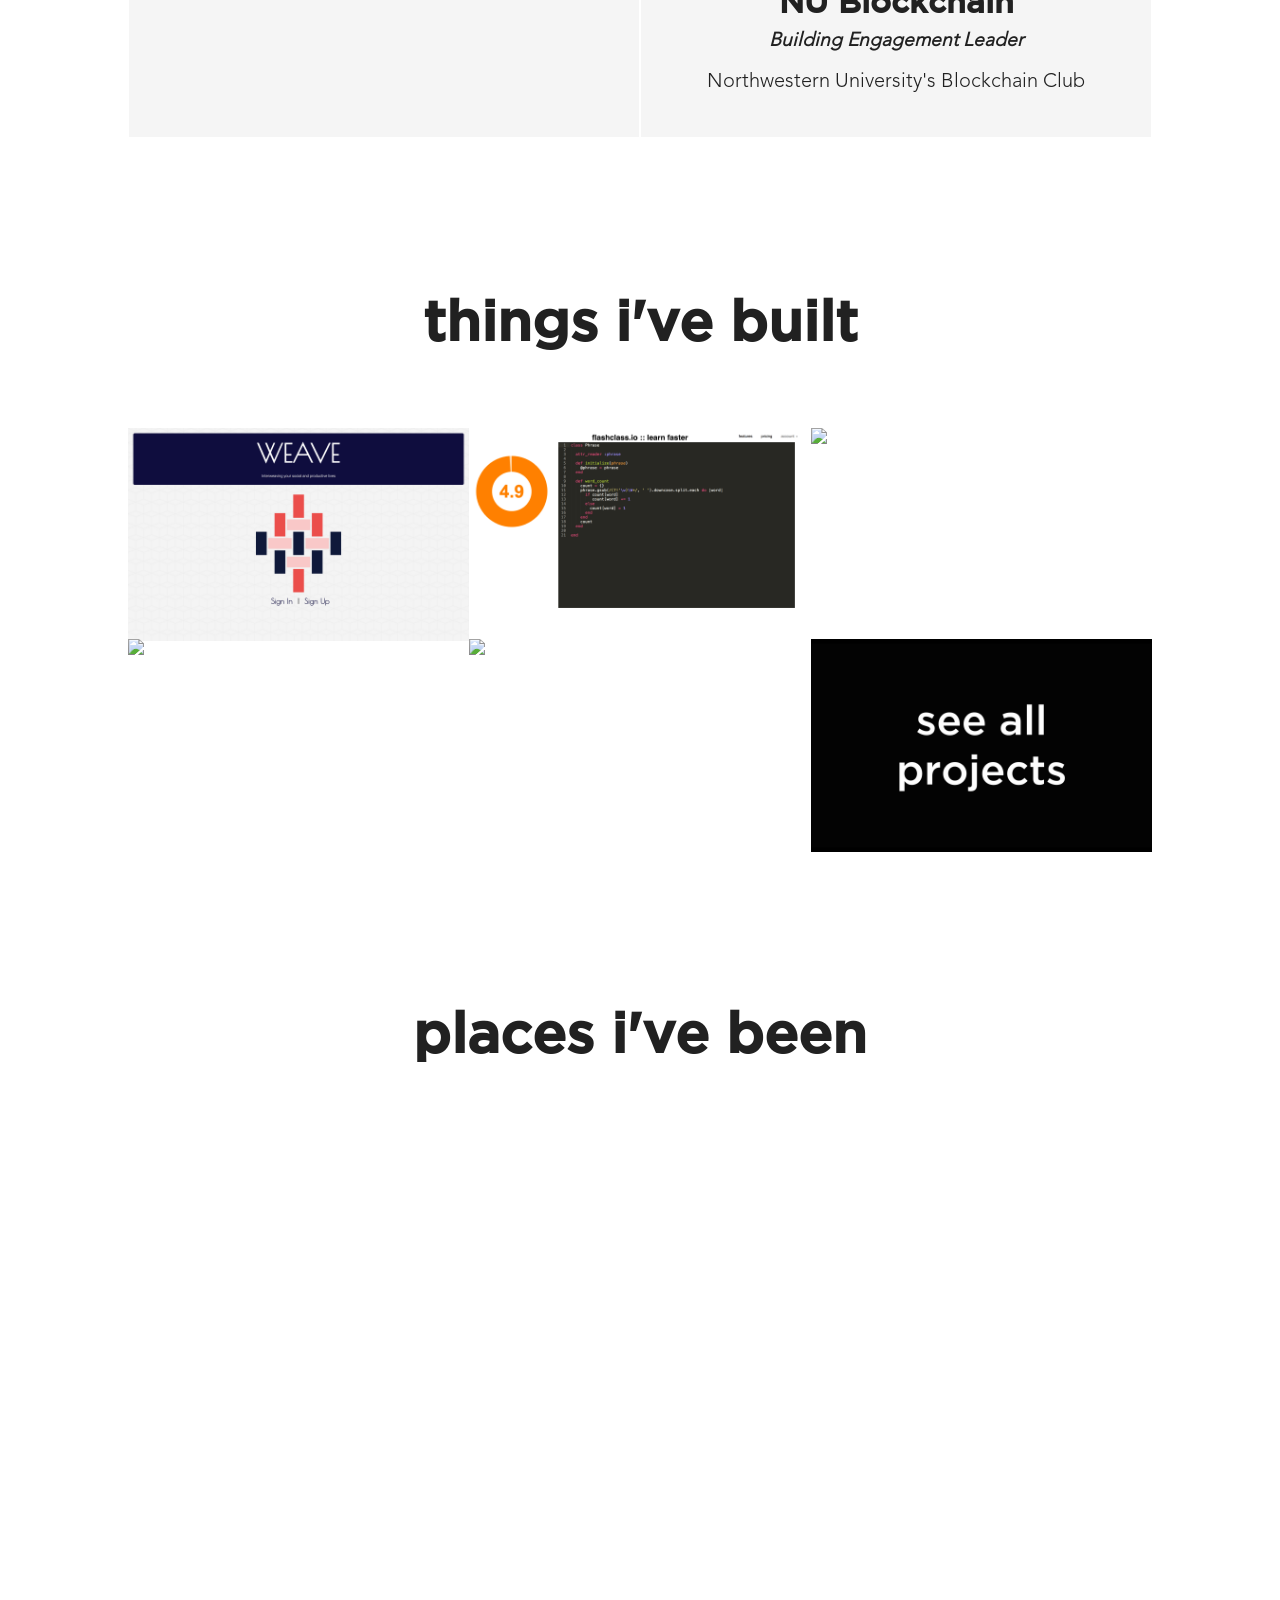
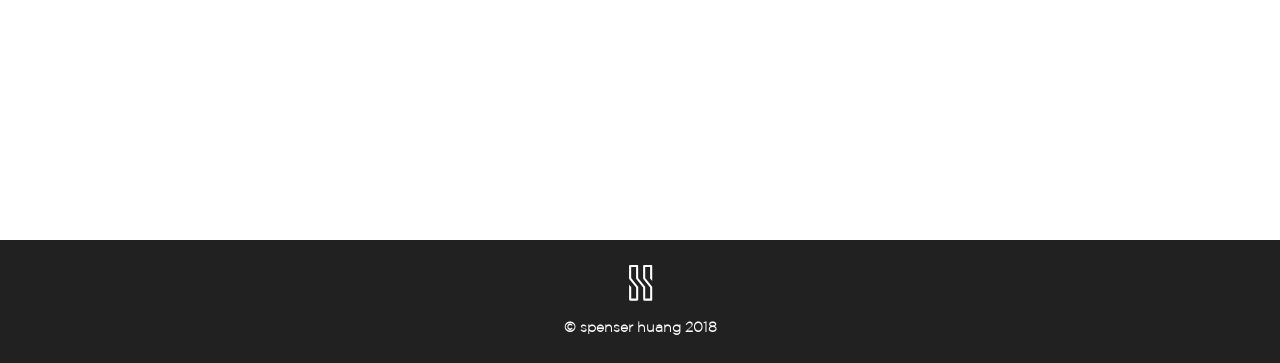
==== commit 357266b0: "moto edit" ====
--- a/index.html
+++ b/index.html
@@ -94,7 +94,7 @@
                     <h3>fun facts about me</h3>
                     <ul>
                         <li>- I solo-hiked the virginia to pennsylvania portion of the appalachian trail</li>
-                        <li>- I love motorcycles and own a 2005 sym wolf 125 and a 1973 honda cb350</li>
+                        <li>- I love riding motorcycles and I own a 2005 sym wolf 125 in Taiwan</li>
                         <li>- I taught myself how to make cocktails and now run a private bar</li>
                         <li>- I host weekly meetups where strangers share their stories with each other</li>
                     </ul>
--- a/css/main.css
+++ b/css/main.css
@@ -88,7 +88,7 @@
 }
 
 .pg2-row > ul {
-    font-family: BariolRegular;
+    font-family: AvenirLight;
     list-style: none;
     font-size: 1.5em;
     line-height: 1.5em;
@@ -163,7 +163,8 @@
 }
 
 .pg3-text > h3 {
-    font-family: GothamLight;
+    font-family: AvenirLight;
+    font-style: italic;
     font-size: 1.2em;
     bottom: 3em;
     margin: 0;
@@ -171,7 +172,7 @@
 }
 
 .pg3-text > p {
-    font-family: GothamLight;
+    font-family: AvenirLight;
     font-size: 1.25em;
     line-height: 1.5em;
     margin: 15px 0;
@@ -261,12 +262,13 @@
 }
 
 .ventures-content > h3 {
-    font-family: GothamThin;
+    font-family: AvenirLight;
+    font-style: italic;
     color: #fff;
 }
 
 .ventures-content > p {
-    font-family: GothamThin;
+    font-family: AvenirLight;
     color: #fff;
 }
 .ventures-figure:hover .ventures-content {
@@ -336,7 +338,7 @@
 }
 
 .pg5-row > p {
-    font-family: BariolRegular;
+    font-family: AvenirLight;
     color: #212121;
     font-size: 1.5em;
     margin: 0.5em 0 1.5em 0;
@@ -354,4 +356,3 @@
     color: #212121;
 
 }
-
